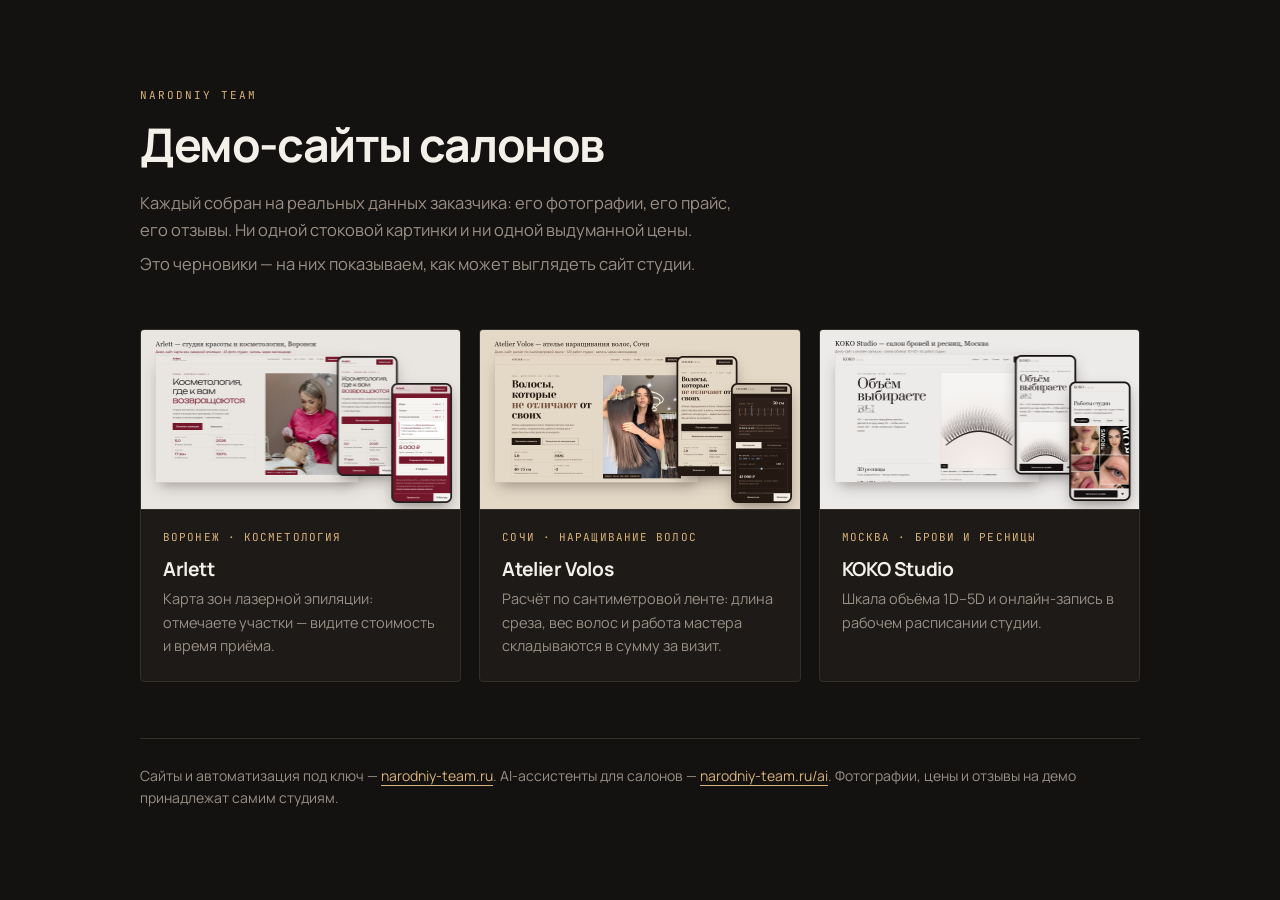
==== index.html @ 203ff91d "Узел демо-сайтов на demo.narodniy-team.ru Три демо под одним доменом, чтобы ссылка в переписке с кли" ====
<!doctype html>
<html lang="ru">
<head>
<meta charset="utf-8">
<meta name="viewport" content="width=device-width, initial-scale=1">
<title>Демо-сайты — Narodniy Team</title>
<meta name="description" content="Демонстрационные сайты салонов красоты, собранные студией Narodniy Team на реальных данных заказчиков.">
<meta name="robots" content="noindex">
<meta name="theme-color" content="#141210">
<link rel="icon" href="data:image/svg+xml,%3Csvg xmlns='http://www.w3.org/2000/svg' viewBox='0 0 32 32'%3E%3Crect width='32' height='32' fill='%23141210'/%3E%3Cpath d='M8 22V10l8 12V10' stroke='%23F3EFE9' stroke-width='2.4' fill='none'/%3E%3C/svg%3E">
<link rel="preconnect" href="https://fonts.googleapis.com">
<link rel="preconnect" href="https://fonts.gstatic.com" crossorigin>
<link href="https://fonts.googleapis.com/css2?family=Manrope:wght@400;500;700&family=JetBrains+Mono:wght@400&display=swap" rel="stylesheet">
<style>
  :root{--bg:#141210;--card:#1D1A17;--line:#332E28;--ink:#F3EFE9;--dim:#9A8F84;--acc:#D7B27A}
  *{box-sizing:border-box}
  body{margin:0;background:var(--bg);color:var(--ink);
       font:400 16px/1.6 Manrope,-apple-system,'Segoe UI',sans-serif;
       -webkit-font-smoothing:antialiased}
  a{color:inherit}
  .wrap{max-width:1080px;margin:0 auto;padding:clamp(40px,7vw,88px) clamp(18px,5vw,40px) 72px}
  .eyebrow{font:400 11px/1.4 'JetBrains Mono',monospace;letter-spacing:.18em;
           text-transform:uppercase;color:var(--acc);margin:0 0 16px}
  h1{margin:0 0 18px;font:700 clamp(1.9rem,6vw,2.9rem)/1.14 Manrope;letter-spacing:-0.03em}
  .lead{margin:0 0 8px;max-width:60ch;color:var(--dim);font-size:16.5px}
  .grid{display:grid;gap:18px;margin-top:clamp(34px,5vw,52px)}
  .card{display:block;text-decoration:none;background:var(--card);
        border:1px solid var(--line);border-radius:4px;overflow:hidden;
        transition:border-color .18s,transform .18s}
  .card:hover{border-color:var(--acc);transform:translateY(-2px)}
  .card img{width:100%;aspect-ratio:16/9;object-fit:cover;object-position:top;display:block;
            border-bottom:1px solid var(--line)}
  .card__b{padding:20px 22px 24px}
  .card__t{margin:0 0 6px;font:700 1.2rem/1.25 Manrope;letter-spacing:-0.02em}
  .card__c{margin:0 0 12px;font:400 11px/1.4 'JetBrains Mono',monospace;
           letter-spacing:.1em;text-transform:uppercase;color:var(--acc)}
  .card__d{margin:0;color:var(--dim);font-size:14.5px;line-height:1.6}
  .foot{margin-top:56px;padding-top:26px;border-top:1px solid var(--line);
        color:var(--dim);font-size:14px}
  .foot a{color:var(--acc);text-decoration:none;border-bottom:1px solid currentColor}
  .foot a:hover{color:var(--ink)}
  @media(min-width:760px){.grid{grid-template-columns:repeat(3,1fr)}}
  @media(prefers-reduced-motion:reduce){.card{transition:none}.card:hover{transform:none}}
</style>
</head>
<body>
<div class="wrap">
  <p class="eyebrow">Narodniy Team</p>
  <h1>Демо-сайты салонов</h1>
  <p class="lead">
    Каждый собран на реальных данных заказчика: его фотографии, его прайс, его отзывы.
    Ни одной стоковой картинки и ни одной выдуманной цены.
  </p>
  <p class="lead">Это черновики — на них показываем, как может выглядеть сайт студии.</p>

  <div class="grid">
    <a class="card" href="arlett/">
      <img src="arlett/docs/preview.png" alt="Первый экран сайта Arlett" loading="lazy">
      <div class="card__b">
        <p class="card__c">Воронеж · косметология</p>
        <h2 class="card__t">Arlett</h2>
        <p class="card__d">Карта зон лазерной эпиляции: отмечаете участки — видите стоимость и время приёма.</p>
      </div>
    </a>
    <a class="card" href="atelier/">
      <img src="atelier/docs/preview.png" alt="Первый экран сайта Atelier Volos" loading="lazy">
      <div class="card__b">
        <p class="card__c">Сочи · наращивание волос</p>
        <h2 class="card__t">Atelier Volos</h2>
        <p class="card__d">Расчёт по сантиметровой ленте: длина среза, вес волос и работа мастера складываются в сумму за визит.</p>
      </div>
    </a>
    <a class="card" href="koko/">
      <img src="koko/docs/preview.png" alt="Первый экран сайта KOKO Studio" loading="lazy">
      <div class="card__b">
        <p class="card__c">Москва · брови и ресницы</p>
        <h2 class="card__t">KOKO Studio</h2>
        <p class="card__d">Шкала объёма 1D–5D и онлайн-запись в рабочем расписании студии.</p>
      </div>
    </a>
  </div>

  <p class="foot">
    Сайты и автоматизация под ключ — <a href="https://narodniy-team.ru">narodniy-team.ru</a>.
    AI-ассистенты для салонов — <a href="https://narodniy-team.ru/ai/">narodniy-team.ru/ai</a>.
    Фотографии, цены и отзывы на демо принадлежат самим студиям.
  </p>
</div>
</body>
</html>
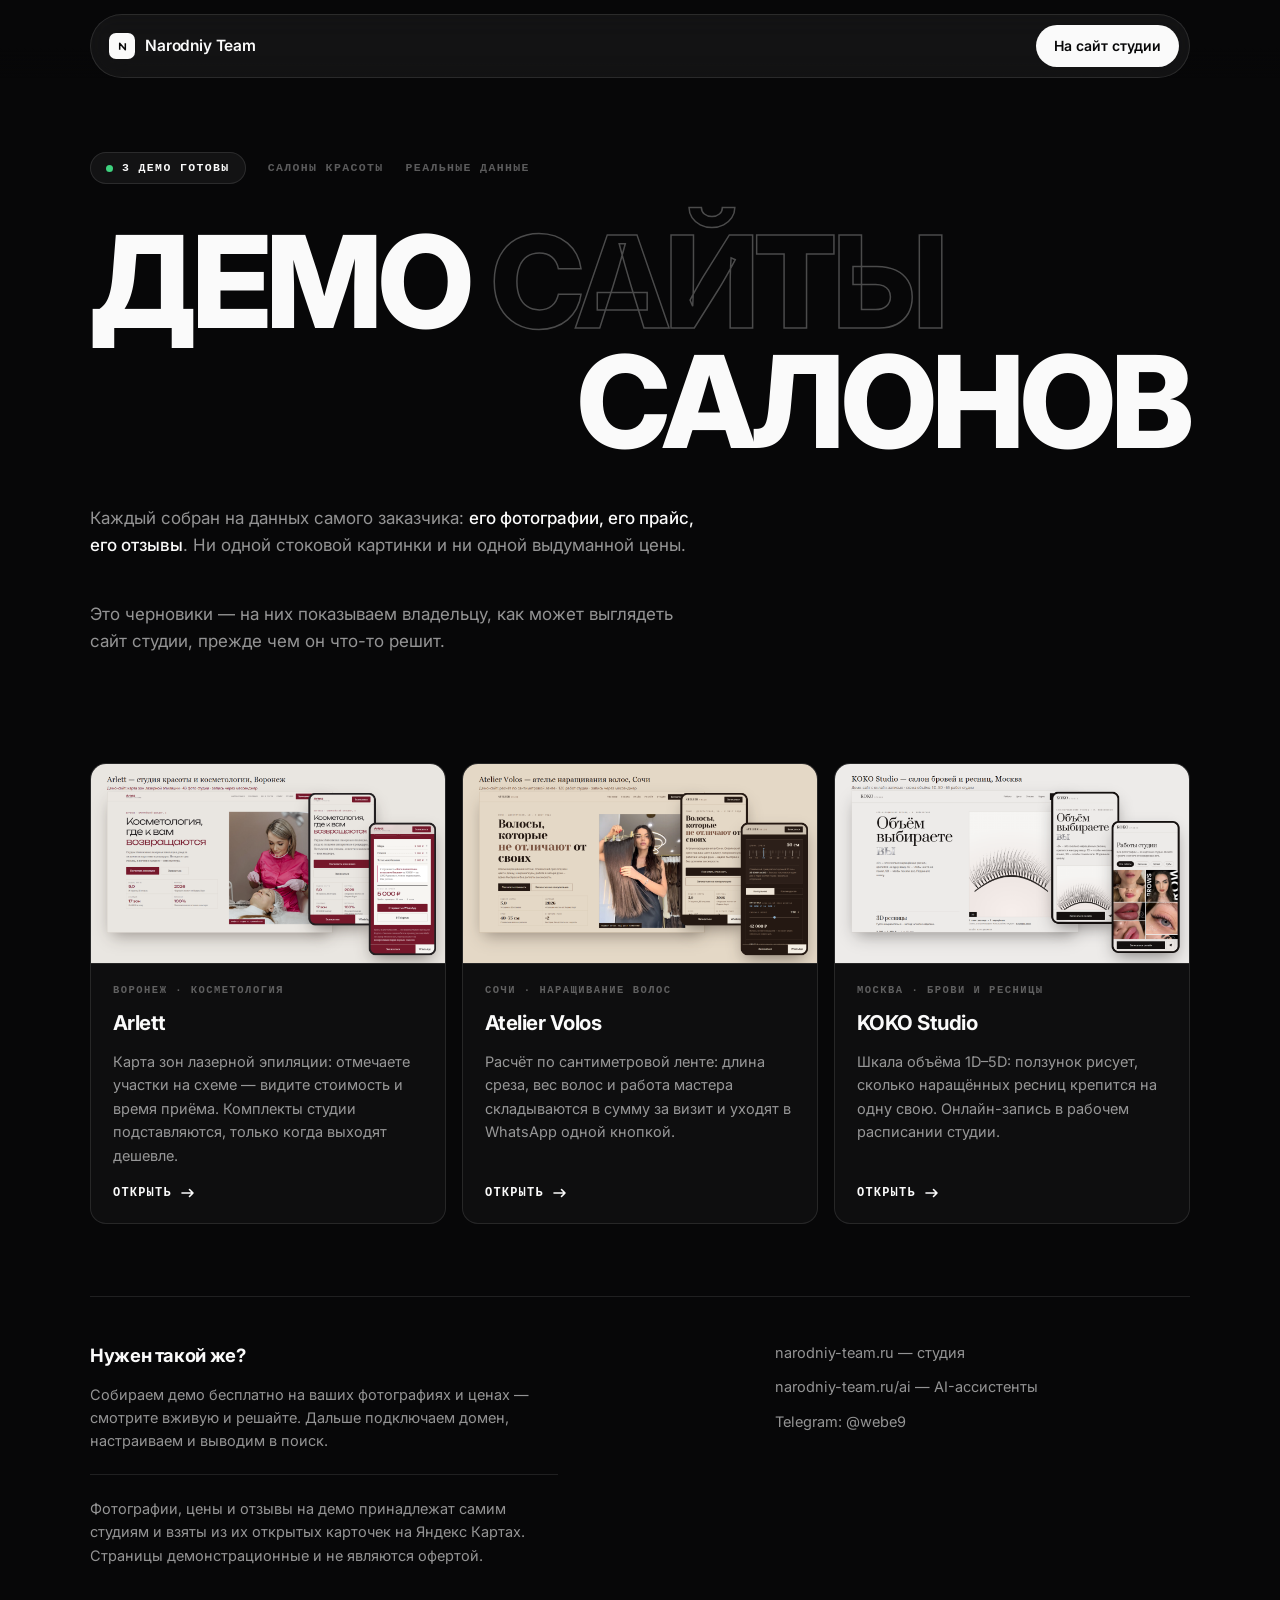
==== commit f4f6e4ff: "Оформить витрину в стиле narodniy-team.ru Стиль снят с основного сайта замером computed-стилей, а не" ====
--- a/index.html
+++ b/index.html
@@ -3,88 +3,222 @@
 <head>
 <meta charset="utf-8">
 <meta name="viewport" content="width=device-width, initial-scale=1">
-<title>Демо-сайты — Narodniy Team</title>
-<meta name="description" content="Демонстрационные сайты салонов красоты, собранные студией Narodniy Team на реальных данных заказчиков.">
+<title>Демо-сайты салонов — Narodniy Team</title>
+<meta name="description" content="Демонстрационные сайты салонов красоты от студии Narodniy Team. Каждый собран на реальных данных заказчика: его фотографии, его прайс, его отзывы.">
 <meta name="robots" content="noindex">
-<meta name="theme-color" content="#141210">
-<link rel="icon" href="data:image/svg+xml,%3Csvg xmlns='http://www.w3.org/2000/svg' viewBox='0 0 32 32'%3E%3Crect width='32' height='32' fill='%23141210'/%3E%3Cpath d='M8 22V10l8 12V10' stroke='%23F3EFE9' stroke-width='2.4' fill='none'/%3E%3C/svg%3E">
+<meta name="theme-color" content="#070708">
+<meta property="og:title" content="Демо-сайты салонов — Narodniy Team">
+<meta property="og:description" content="Сайты салонов красоты на реальных данных заказчиков. Ни одной стоковой картинки и ни одной выдуманной цены.">
+<meta property="og:type" content="website">
+<link rel="icon" href="data:image/svg+xml,%3Csvg xmlns='http://www.w3.org/2000/svg' viewBox='0 0 32 32'%3E%3Crect width='32' height='32' rx='7' fill='%23FAFAFA'/%3E%3Cpath d='M10 23V9l12 14V9' stroke='%23070708' stroke-width='2.6' fill='none' stroke-linejoin='round'/%3E%3C/svg%3E">
 <link rel="preconnect" href="https://fonts.googleapis.com">
 <link rel="preconnect" href="https://fonts.gstatic.com" crossorigin>
-<link href="https://fonts.googleapis.com/css2?family=Manrope:wght@400;500;700&family=JetBrains+Mono:wght@400&display=swap" rel="stylesheet">
+<link href="https://fonts.googleapis.com/css2?family=Inter:wght@400;500;600;700;800&display=swap" rel="stylesheet">
 <style>
-  :root{--bg:#141210;--card:#1D1A17;--line:#332E28;--ink:#F3EFE9;--dim:#9A8F84;--acc:#D7B27A}
-  *{box-sizing:border-box}
-  body{margin:0;background:var(--bg);color:var(--ink);
-       font:400 16px/1.6 Manrope,-apple-system,'Segoe UI',sans-serif;
-       -webkit-font-smoothing:antialiased}
-  a{color:inherit}
-  .wrap{max-width:1080px;margin:0 auto;padding:clamp(40px,7vw,88px) clamp(18px,5vw,40px) 72px}
-  .eyebrow{font:400 11px/1.4 'JetBrains Mono',monospace;letter-spacing:.18em;
-           text-transform:uppercase;color:var(--acc);margin:0 0 16px}
-  h1{margin:0 0 18px;font:700 clamp(1.9rem,6vw,2.9rem)/1.14 Manrope;letter-spacing:-0.03em}
-  .lead{margin:0 0 8px;max-width:60ch;color:var(--dim);font-size:16.5px}
-  .grid{display:grid;gap:18px;margin-top:clamp(34px,5vw,52px)}
-  .card{display:block;text-decoration:none;background:var(--card);
-        border:1px solid var(--line);border-radius:4px;overflow:hidden;
-        transition:border-color .18s,transform .18s}
-  .card:hover{border-color:var(--acc);transform:translateY(-2px)}
-  .card img{width:100%;aspect-ratio:16/9;object-fit:cover;object-position:top;display:block;
-            border-bottom:1px solid var(--line)}
-  .card__b{padding:20px 22px 24px}
-  .card__t{margin:0 0 6px;font:700 1.2rem/1.25 Manrope;letter-spacing:-0.02em}
-  .card__c{margin:0 0 12px;font:400 11px/1.4 'JetBrains Mono',monospace;
-           letter-spacing:.1em;text-transform:uppercase;color:var(--acc)}
-  .card__d{margin:0;color:var(--dim);font-size:14.5px;line-height:1.6}
-  .foot{margin-top:56px;padding-top:26px;border-top:1px solid var(--line);
-        color:var(--dim);font-size:14px}
-  .foot a{color:var(--acc);text-decoration:none;border-bottom:1px solid currentColor}
-  .foot a:hover{color:var(--ink)}
-  @media(min-width:760px){.grid{grid-template-columns:repeat(3,1fr)}}
-  @media(prefers-reduced-motion:reduce){.card{transition:none}.card:hover{transform:none}}
+/* Оформление повторяет narodniy-team.ru: тот же почти чёрный фон,
+   Inter, крупные заглавные с обводкой у части слов и карточки
+   на полупрозрачной подложке. */
+:root{
+  --bg:#070708;
+  --fg:250,250,250;
+  --text:rgb(var(--fg));
+  --text-2:rgba(var(--fg),.58);
+  --text-3:rgba(var(--fg),.35);
+  --card:rgba(var(--fg),.03);
+  --card-hover:rgba(var(--fg),.07);
+  --line:rgba(var(--fg),.1);
+  --line-hover:rgba(var(--fg),.35);
+  --r-md:8px; --r-lg:16px; --r-xl:24px;
+  --ease:cubic-bezier(.16,1,.3,1);
+  --mono:ui-monospace,"SF Mono","Cascadia Mono",Consolas,"Liberation Mono",monospace;
+}
+*{box-sizing:border-box}
+html{scroll-behavior:smooth}
+body{
+  margin:0;background:var(--bg);color:var(--text);
+  font:400 16px/1.6 Inter,-apple-system,"Segoe UI",sans-serif;
+  -webkit-font-smoothing:antialiased;overflow-x:hidden;
+}
+a{color:inherit;text-decoration:none}
+img{display:block;max-width:100%}
+:focus-visible{outline:2px solid rgba(var(--fg),.6);outline-offset:3px;border-radius:4px}
+
+.wrap{max-width:1180px;margin:0 auto;padding:0 clamp(16px,4vw,40px)}
+
+/* ─── плавающая шапка ─────────────────────────────────────── */
+.top{position:sticky;top:0;z-index:30;padding:14px 0 0;
+     background:linear-gradient(var(--bg) 62%,transparent)}
+.top__in{display:flex;align-items:center;gap:14px;
+         padding:10px 10px 10px 18px;border-radius:100px;
+         background:rgba(var(--fg),.05);border:1px solid var(--line);
+         backdrop-filter:blur(14px)}
+.brand{display:flex;align-items:center;gap:10px;margin-right:auto}
+.brand__m{width:26px;height:26px;border-radius:7px;background:var(--text);
+          display:grid;place-items:center;flex:0 0 auto}
+.brand__m svg{width:15px;height:15px}
+.brand__t{font-weight:600;font-size:15.5px;letter-spacing:-.01em}
+.top__cta{padding:10px 18px;border-radius:100px;background:var(--text);color:var(--bg);
+          font-weight:600;font-size:14px;transition:opacity .4s var(--ease)}
+.top__cta:hover{opacity:.82}
+
+/* ─── первый экран ────────────────────────────────────────── */
+.hero{padding:clamp(38px,7vw,74px) 0 clamp(30px,5vw,50px)}
+.tags{display:flex;flex-wrap:wrap;align-items:center;gap:12px 22px;margin-bottom:clamp(22px,4vw,38px)}
+.tag{font:600 11.5px/1 var(--mono);letter-spacing:.12em;text-transform:uppercase;color:var(--text-3)}
+.tag--live{display:inline-flex;align-items:center;gap:9px;color:var(--text);
+           padding:9px 15px;border-radius:100px;border:1px solid var(--line);
+           background:rgba(var(--fg),.05)}
+.dot{width:7px;height:7px;border-radius:50%;background:#3ED27E;flex:0 0 auto}
+@media(prefers-reduced-motion:no-preference){
+  .dot{animation:pulse 2.4s var(--ease) infinite}
+  @keyframes pulse{0%,100%{opacity:1}50%{opacity:.35}}
+}
+
+.h1{margin:0;font-weight:800;letter-spacing:-.035em;line-height:.94;
+    font-size:clamp(3.1rem,13vw,8rem);text-transform:uppercase}
+.h1 .ghost{color:transparent;-webkit-text-stroke:1.5px rgba(var(--fg),.28)}
+.h1 .r{display:block;text-align:right}
+@media(max-width:640px){.h1 .r{text-align:left}}
+
+.lead{margin:clamp(26px,4vw,42px) 0 0;max-width:56ch;color:var(--text-2);font-size:clamp(15px,1.7vw,17px)}
+.lead b{color:var(--text);font-weight:500}
+
+/* ─── карточки ────────────────────────────────────────────── */
+.grid{display:grid;gap:16px;padding:clamp(34px,5vw,58px) 0 clamp(40px,6vw,72px)}
+@media(min-width:820px){.grid{grid-template-columns:repeat(3,1fr)}}
+.card{display:flex;flex-direction:column;border-radius:var(--r-lg);overflow:hidden;
+      background:var(--card);border:1px solid var(--line);
+      transition:background .4s var(--ease),border-color .4s var(--ease),transform .4s var(--ease)}
+.card:hover{background:var(--card-hover);border-color:var(--line-hover);transform:translateY(-4px)}
+.card__img{position:relative;overflow:hidden;border-bottom:1px solid var(--line)}
+.card__img img{width:100%;aspect-ratio:16/9;object-fit:cover;object-position:top center;
+               transition:transform .8s var(--ease)}
+.card:hover .card__img img{transform:scale(1.03)}
+.card__b{padding:20px 22px 24px;display:flex;flex-direction:column;flex:1}
+.card__c{margin:0 0 9px;font:600 10.5px/1.3 var(--mono);letter-spacing:.14em;
+         text-transform:uppercase;color:var(--text-3)}
+.card__t{margin:0 0 10px;font-weight:700;font-size:1.28rem;letter-spacing:-.025em}
+.card__d{margin:0 0 20px;color:var(--text-2);font-size:14.5px;line-height:1.62}
+.card__go{margin-top:auto;display:inline-flex;align-items:center;gap:9px;
+          font:600 12px/1 var(--mono);letter-spacing:.1em;text-transform:uppercase}
+.card__go svg{transition:transform .4s var(--ease)}
+.card:hover .card__go svg{transform:translateX(4px)}
+
+/* ─── низ ─────────────────────────────────────────────────── */
+.foot{border-top:1px solid var(--line);padding:clamp(30px,4vw,44px) 0 clamp(40px,6vw,64px);
+      display:grid;gap:22px}
+@media(min-width:760px){.foot{grid-template-columns:1.6fr 1fr;align-items:start}}
+.foot__t{margin:0 0 12px;font-weight:700;font-size:1.15rem;letter-spacing:-.02em}
+.foot p{margin:0;color:var(--text-2);font-size:14.5px;max-width:52ch}
+.foot__l{display:flex;flex-direction:column;gap:11px}
+.foot__l a{display:inline-flex;align-items:center;gap:8px;font-size:14.5px;color:var(--text-2);
+           transition:color .4s var(--ease);width:fit-content}
+.foot__l a:hover{color:var(--text)}
+.note{margin-top:26px;padding-top:22px;border-top:1px solid var(--line);
+      color:var(--text-3);font-size:12.5px;line-height:1.6;grid-column:1/-1}
 </style>
 </head>
 <body>
-<div class="wrap">
-  <p class="eyebrow">Narodniy Team</p>
-  <h1>Демо-сайты салонов</h1>
-  <p class="lead">
-    Каждый собран на реальных данных заказчика: его фотографии, его прайс, его отзывы.
-    Ни одной стоковой картинки и ни одной выдуманной цены.
-  </p>
-  <p class="lead">Это черновики — на них показываем, как может выглядеть сайт студии.</p>
-
-  <div class="grid">
-    <a class="card" href="arlett/">
-      <img src="arlett/docs/preview.png" alt="Первый экран сайта Arlett" loading="lazy">
-      <div class="card__b">
-        <p class="card__c">Воронеж · косметология</p>
-        <h2 class="card__t">Arlett</h2>
-        <p class="card__d">Карта зон лазерной эпиляции: отмечаете участки — видите стоимость и время приёма.</p>
+
+<header class="top">
+  <div class="wrap">
+    <div class="top__in">
+      <a class="brand" href="https://narodniy-team.ru">
+        <span class="brand__m" aria-hidden="true">
+          <svg viewBox="0 0 32 32" fill="none"><path d="M10 23V9l12 14V9" stroke="#070708" stroke-width="3.2" stroke-linejoin="round"/></svg>
+        </span>
+        <span class="brand__t">Narodniy Team</span>
+      </a>
+      <a class="top__cta" href="https://narodniy-team.ru">На сайт студии</a>
+    </div>
+  </div>
+</header>
+
+<main>
+  <section class="hero">
+    <div class="wrap">
+      <div class="tags">
+        <span class="tag tag--live"><span class="dot" aria-hidden="true"></span>3 демо готовы</span>
+        <span class="tag">Салоны красоты</span>
+        <span class="tag">Реальные данные</span>
       </div>
-    </a>
-    <a class="card" href="atelier/">
-      <img src="atelier/docs/preview.png" alt="Первый экран сайта Atelier Volos" loading="lazy">
-      <div class="card__b">
-        <p class="card__c">Сочи · наращивание волос</p>
-        <h2 class="card__t">Atelier Volos</h2>
-        <p class="card__d">Расчёт по сантиметровой ленте: длина среза, вес волос и работа мастера складываются в сумму за визит.</p>
-      </div>
-    </a>
-    <a class="card" href="koko/">
-      <img src="koko/docs/preview.png" alt="Первый экран сайта KOKO Studio" loading="lazy">
-      <div class="card__b">
-        <p class="card__c">Москва · брови и ресницы</p>
-        <h2 class="card__t">KOKO Studio</h2>
-        <p class="card__d">Шкала объёма 1D–5D и онлайн-запись в рабочем расписании студии.</p>
-      </div>
-    </a>
+
+      <h1 class="h1">Демо <span class="ghost">сайты</span><span class="r">салонов</span></h1>
+
+      <p class="lead">
+        Каждый собран на данных самого заказчика: <b>его фотографии, его прайс, его отзывы</b>.
+        Ни одной стоковой картинки и ни одной выдуманной цены.
+      </p>
+      <p class="lead">
+        Это черновики — на них показываем владельцу, как может выглядеть сайт студии,
+        прежде чем он что-то решит.
+      </p>
+    </div>
+  </section>
+
+  <section class="wrap">
+    <div class="grid">
+
+      <a class="card" href="arlett/">
+        <span class="card__img"><img src="arlett/docs/preview.png" alt="Первый экран сайта Arlett" loading="lazy"></span>
+        <span class="card__b">
+          <span class="card__c">Воронеж · косметология</span>
+          <h2 class="card__t">Arlett</h2>
+          <span class="card__d">Карта зон лазерной эпиляции: отмечаете участки на схеме — видите стоимость и время приёма. Комплекты студии подставляются, только когда выходят дешевле.</span>
+          <span class="card__go">Открыть
+            <svg width="14" height="10" viewBox="0 0 14 10" fill="none" aria-hidden="true"><path d="M1 5h11M8.5 1.5 12 5 8.5 8.5" stroke="currentColor" stroke-width="1.6" stroke-linecap="round" stroke-linejoin="round"/></svg>
+          </span>
+        </span>
+      </a>
+
+      <a class="card" href="atelier/">
+        <span class="card__img"><img src="atelier/docs/preview.png" alt="Первый экран сайта Atelier Volos" loading="lazy"></span>
+        <span class="card__b">
+          <span class="card__c">Сочи · наращивание волос</span>
+          <h2 class="card__t">Atelier Volos</h2>
+          <span class="card__d">Расчёт по сантиметровой ленте: длина среза, вес волос и работа мастера складываются в сумму за визит и уходят в WhatsApp одной кнопкой.</span>
+          <span class="card__go">Открыть
+            <svg width="14" height="10" viewBox="0 0 14 10" fill="none" aria-hidden="true"><path d="M1 5h11M8.5 1.5 12 5 8.5 8.5" stroke="currentColor" stroke-width="1.6" stroke-linecap="round" stroke-linejoin="round"/></svg>
+          </span>
+        </span>
+      </a>
+
+      <a class="card" href="koko/">
+        <span class="card__img"><img src="koko/docs/preview.png" alt="Первый экран сайта KOKO Studio" loading="lazy"></span>
+        <span class="card__b">
+          <span class="card__c">Москва · брови и ресницы</span>
+          <h2 class="card__t">KOKO Studio</h2>
+          <span class="card__d">Шкала объёма 1D–5D: ползунок рисует, сколько наращённых ресниц крепится на одну свою. Онлайн-запись в рабочем расписании студии.</span>
+          <span class="card__go">Открыть
+            <svg width="14" height="10" viewBox="0 0 14 10" fill="none" aria-hidden="true"><path d="M1 5h11M8.5 1.5 12 5 8.5 8.5" stroke="currentColor" stroke-width="1.6" stroke-linecap="round" stroke-linejoin="round"/></svg>
+          </span>
+        </span>
+      </a>
+
+    </div>
+  </section>
+</main>
+
+<footer class="wrap">
+  <div class="foot">
+    <div>
+      <h2 class="foot__t">Нужен такой же?</h2>
+      <p>
+        Собираем демо бесплатно на ваших фотографиях и ценах — смотрите вживую
+        и решайте. Дальше подключаем домен, настраиваем и выводим в поиск.
+      </p>
+    </div>
+    <div class="foot__l">
+      <a href="https://narodniy-team.ru">narodniy-team.ru — студия</a>
+      <a href="https://narodniy-team.ru/ai/">narodniy-team.ru/ai — AI-ассистенты</a>
+      <a href="https://t.me/webe9">Telegram: @webe9</a>
+    </div>
+    <p class="note">
+      Фотографии, цены и отзывы на демо принадлежат самим студиям и взяты из их открытых
+      карточек на Яндекс Картах. Страницы демонстрационные и не являются офертой.
+    </p>
   </div>
-
-  <p class="foot">
-    Сайты и автоматизация под ключ — <a href="https://narodniy-team.ru">narodniy-team.ru</a>.
-    AI-ассистенты для салонов — <a href="https://narodniy-team.ru/ai/">narodniy-team.ru/ai</a>.
-    Фотографии, цены и отзывы на демо принадлежат самим студиям.
-  </p>
-</div>
+</footer>
+
 </body>
 </html>
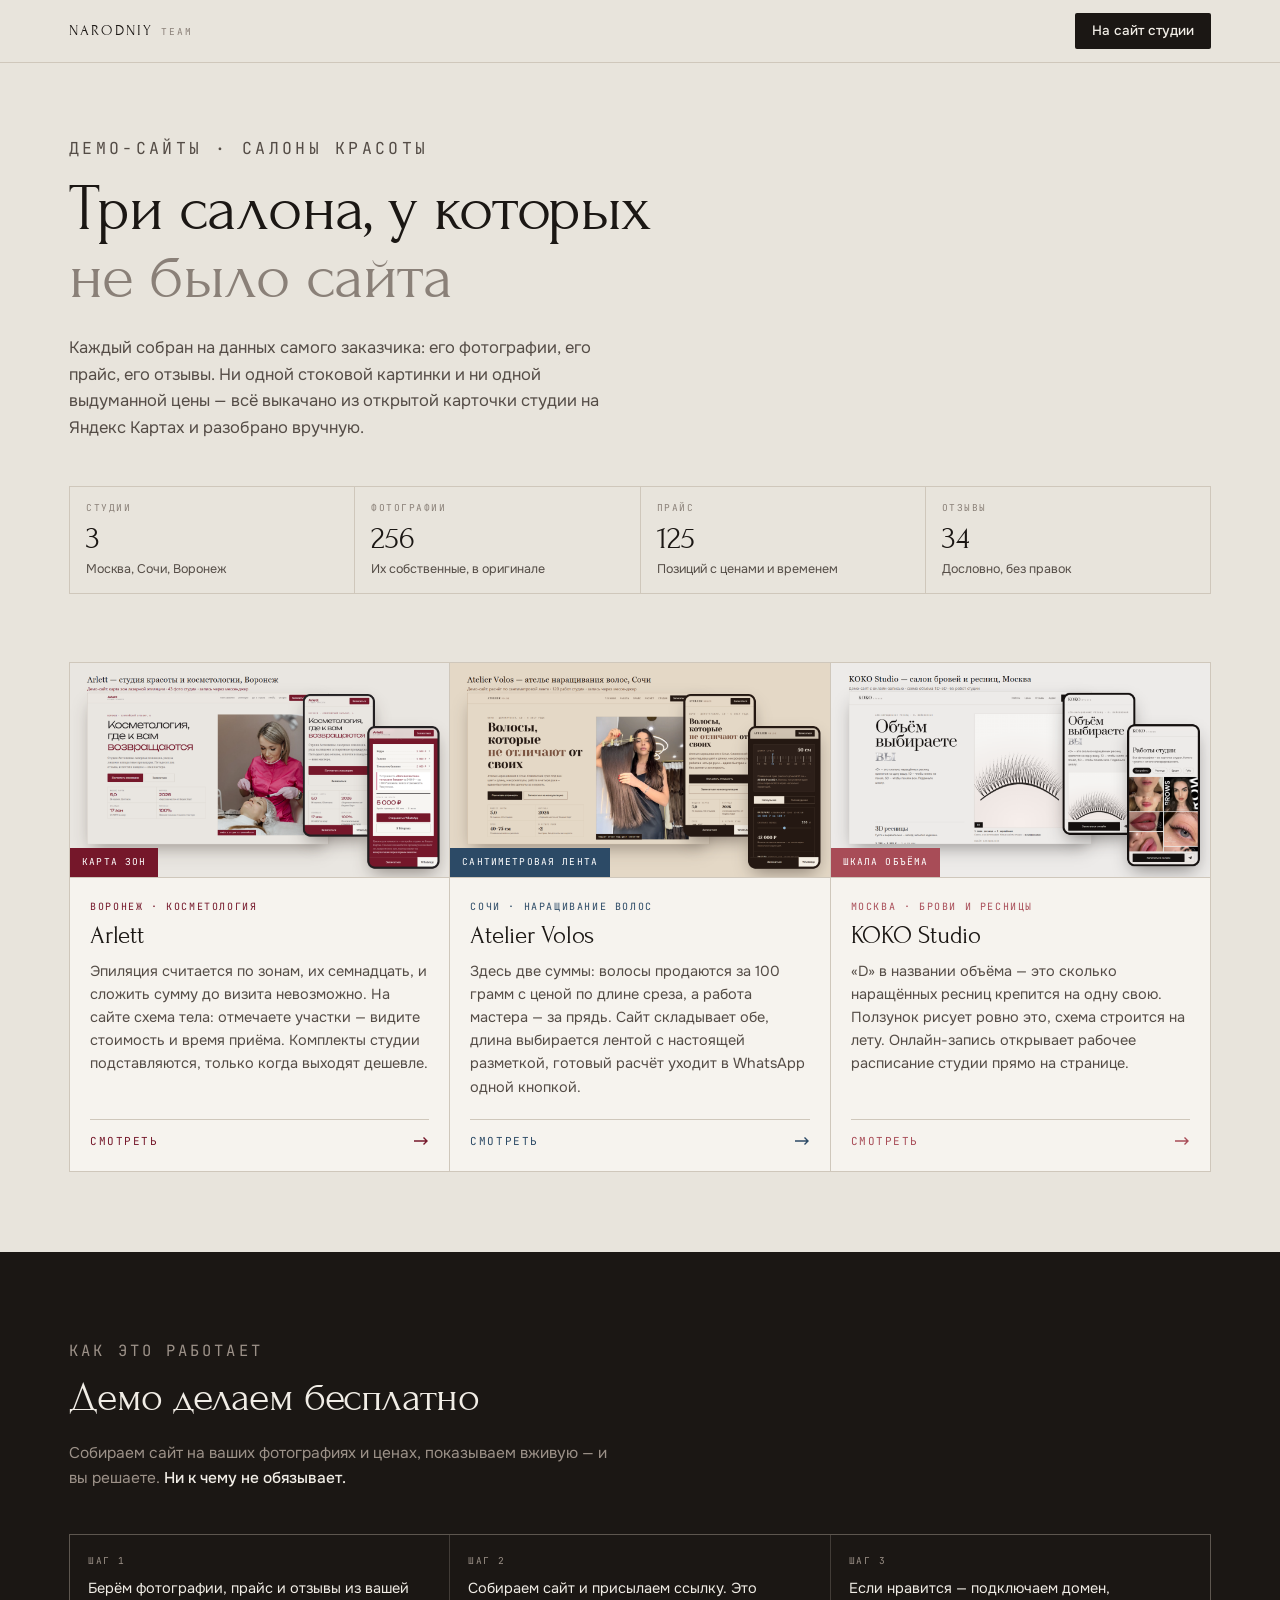
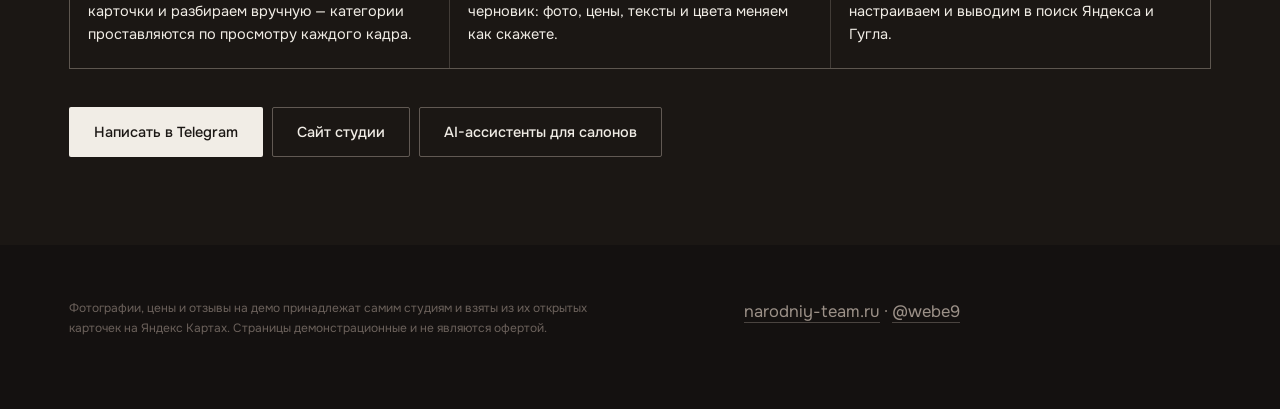
==== commit b45cb4a0: "Переоформить витрину в языке самих демо Стиль narodniy-team.ru здесь не сработал: витрина показывает" ====
--- a/index.html
+++ b/index.html
@@ -6,217 +6,249 @@
 <title>Демо-сайты салонов — Narodniy Team</title>
 <meta name="description" content="Демонстрационные сайты салонов красоты от студии Narodniy Team. Каждый собран на реальных данных заказчика: его фотографии, его прайс, его отзывы.">
 <meta name="robots" content="noindex">
-<meta name="theme-color" content="#070708">
+<meta name="theme-color" content="#1B1714">
 <meta property="og:title" content="Демо-сайты салонов — Narodniy Team">
-<meta property="og:description" content="Сайты салонов красоты на реальных данных заказчиков. Ни одной стоковой картинки и ни одной выдуманной цены.">
+<meta property="og:description" content="Три салона, у которых не было сайта. 256 их фотографий, 125 позиций прайса, 34 отзыва дословно.">
 <meta property="og:type" content="website">
-<link rel="icon" href="data:image/svg+xml,%3Csvg xmlns='http://www.w3.org/2000/svg' viewBox='0 0 32 32'%3E%3Crect width='32' height='32' rx='7' fill='%23FAFAFA'/%3E%3Cpath d='M10 23V9l12 14V9' stroke='%23070708' stroke-width='2.6' fill='none' stroke-linejoin='round'/%3E%3C/svg%3E">
+<link rel="icon" href="data:image/svg+xml,%3Csvg xmlns='http://www.w3.org/2000/svg' viewBox='0 0 32 32'%3E%3Crect width='32' height='32' fill='%231B1714'/%3E%3Cpath d='M10 23V9l12 14V9' stroke='%23F1EDE6' stroke-width='2.6' fill='none' stroke-linejoin='round'/%3E%3C/svg%3E">
 <link rel="preconnect" href="https://fonts.googleapis.com">
 <link rel="preconnect" href="https://fonts.gstatic.com" crossorigin>
-<link href="https://fonts.googleapis.com/css2?family=Inter:wght@400;500;600;700;800&display=swap" rel="stylesheet">
+<link href="https://fonts.googleapis.com/css2?family=Forum&family=Onest:wght@400;500;600&family=JetBrains+Mono:wght@400;500&display=swap" rel="stylesheet">
 <style>
-/* Оформление повторяет narodniy-team.ru: тот же почти чёрный фон,
-   Inter, крупные заглавные с обводкой у части слов и карточки
-   на полупрозрачной подложке. */
+/* Витрина собрана в том же языке, что и сами демо: тёплая бумага,
+   крупная антиква в заголовках, моноширинные метки капсом, волосяные
+   линии вместо теней. Акцент у каждой карточки свой — тот, что взят
+   с фотографий её студии. */
 :root{
-  --bg:#070708;
-  --fg:250,250,250;
-  --text:rgb(var(--fg));
-  --text-2:rgba(var(--fg),.58);
-  --text-3:rgba(var(--fg),.35);
-  --card:rgba(var(--fg),.03);
-  --card-hover:rgba(var(--fg),.07);
-  --line:rgba(var(--fg),.1);
-  --line-hover:rgba(var(--fg),.35);
-  --r-md:8px; --r-lg:16px; --r-xl:24px;
-  --ease:cubic-bezier(.16,1,.3,1);
-  --mono:ui-monospace,"SF Mono","Cascadia Mono",Consolas,"Liberation Mono",monospace;
+  --paper:#E8E4DC;      /* бумага — основной фон */
+  --card:#F6F3EE;       /* карточки */
+  --line:#CFC7BB;       /* разметка */
+  --ink:#1B1714;        /* текст и тёмная полоса */
+  --ink-65:#544C46;
+  --ink-40:#8A8078;
+  --light:#F1EDE6;      /* текст на тёмном */
+  --light-55:#9C9188;
+
+  --koko:#A84C57;       /* KOKO — уголёк */
+  --atelier:#2C4A66;    /* Atelier Volos — синий мел */
+  --arlett:#75172A;     /* Arlett — вишнёвый */
+
+  --disp:Forum,Georgia,serif;
+  --body:Onest,-apple-system,"Segoe UI",sans-serif;
+  --mono:"JetBrains Mono",ui-monospace,monospace;
+  --pad:clamp(18px,5.4vw,84px);
+  --gutter:max(var(--pad),calc((100% - 1200px) / 2));
 }
 *{box-sizing:border-box}
 html{scroll-behavior:smooth}
-body{
-  margin:0;background:var(--bg);color:var(--text);
-  font:400 16px/1.6 Inter,-apple-system,"Segoe UI",sans-serif;
-  -webkit-font-smoothing:antialiased;overflow-x:hidden;
-}
+body{margin:0;background:var(--paper);color:var(--ink);
+     font:400 16.5px/1.62 var(--body);-webkit-font-smoothing:antialiased;overflow-x:hidden}
 a{color:inherit;text-decoration:none}
 img{display:block;max-width:100%}
-:focus-visible{outline:2px solid rgba(var(--fg),.6);outline-offset:3px;border-radius:4px}
-
-.wrap{max-width:1180px;margin:0 auto;padding:0 clamp(16px,4vw,40px)}
-
-/* ─── плавающая шапка ─────────────────────────────────────── */
-.top{position:sticky;top:0;z-index:30;padding:14px 0 0;
-     background:linear-gradient(var(--bg) 62%,transparent)}
-.top__in{display:flex;align-items:center;gap:14px;
-         padding:10px 10px 10px 18px;border-radius:100px;
-         background:rgba(var(--fg),.05);border:1px solid var(--line);
-         backdrop-filter:blur(14px)}
-.brand{display:flex;align-items:center;gap:10px;margin-right:auto}
-.brand__m{width:26px;height:26px;border-radius:7px;background:var(--text);
-          display:grid;place-items:center;flex:0 0 auto}
-.brand__m svg{width:15px;height:15px}
-.brand__t{font-weight:600;font-size:15.5px;letter-spacing:-.01em}
-.top__cta{padding:10px 18px;border-radius:100px;background:var(--text);color:var(--bg);
-          font-weight:600;font-size:14px;transition:opacity .4s var(--ease)}
-.top__cta:hover{opacity:.82}
+h1,h2,h3{margin:0;font-weight:400}
+p{margin:0 0 1em}
+:focus-visible{outline:2px solid var(--ink);outline-offset:3px;border-radius:1px}
+.band :focus-visible{outline-color:var(--light)}
+
+.eyebrow{margin:0 0 15px;font:400 10.5px/1.4 var(--mono);
+         letter-spacing:.2em;text-transform:uppercase;color:var(--ink-40)}
+
+/* ─── шапка ───────────────────────────────────────────────── */
+.top{position:sticky;top:0;z-index:30;display:flex;align-items:center;gap:16px;
+     padding:13px var(--gutter);border-bottom:1px solid var(--line);
+     background:color-mix(in srgb,var(--paper) 90%,transparent);backdrop-filter:blur(9px)}
+.mark{display:flex;align-items:baseline;gap:8px;margin-right:auto}
+.mark b{font:400 15px/1 var(--disp);letter-spacing:.14em;text-transform:uppercase}
+.mark span{font:400 9.5px/1 var(--mono);letter-spacing:.2em;text-transform:uppercase;color:var(--ink-40)}
+.top a.btn{padding:11px 17px;background:var(--ink);color:var(--light);
+           font:500 13.5px/1 var(--body);border-radius:2px;transition:background .18s}
+.top a.btn:hover{background:var(--ink-65)}
 
 /* ─── первый экран ────────────────────────────────────────── */
-.hero{padding:clamp(38px,7vw,74px) 0 clamp(30px,5vw,50px)}
-.tags{display:flex;flex-wrap:wrap;align-items:center;gap:12px 22px;margin-bottom:clamp(22px,4vw,38px)}
-.tag{font:600 11.5px/1 var(--mono);letter-spacing:.12em;text-transform:uppercase;color:var(--text-3)}
-.tag--live{display:inline-flex;align-items:center;gap:9px;color:var(--text);
-           padding:9px 15px;border-radius:100px;border:1px solid var(--line);
-           background:rgba(var(--fg),.05)}
-.dot{width:7px;height:7px;border-radius:50%;background:#3ED27E;flex:0 0 auto}
-@media(prefers-reduced-motion:no-preference){
-  .dot{animation:pulse 2.4s var(--ease) infinite}
-  @keyframes pulse{0%,100%{opacity:1}50%{opacity:.35}}
+.hero{padding:clamp(36px,7vw,74px) var(--gutter) clamp(30px,5vw,52px)}
+.hero h1{font:400 clamp(2.2rem,8.4vw,4.1rem)/1.04 var(--disp);letter-spacing:-.015em;
+         max-width:17ch;margin-bottom:24px}
+.hero h1 em{font-style:normal;color:var(--ink-40)}
+.hero p{color:var(--ink-65);max-width:52ch;font-size:16.5px}
+
+.stats{display:grid;grid-template-columns:repeat(2,1fr);gap:1px;margin-top:clamp(28px,4vw,44px);
+       background:var(--line);border:1px solid var(--line)}
+.stats div{background:var(--paper);padding:15px 16px 14px}
+.stats dt{font:400 9.5px/1.3 var(--mono);letter-spacing:.16em;text-transform:uppercase;
+          color:var(--ink-40);margin-bottom:8px}
+.stats dd{margin:0;font:400 clamp(1.5rem,5.6vw,2rem)/1 var(--disp)}
+.stats dd small{display:block;margin-top:7px;font:400 12.5px/1.4 var(--body);color:var(--ink-65)}
+
+/* ─── карточки ────────────────────────────────────────────── */
+.works{padding:0 var(--gutter) clamp(44px,7vw,80px)}
+.grid{display:grid;gap:1px;background:var(--line);border:1px solid var(--line)}
+.card{background:var(--card);display:flex;flex-direction:column;
+      transition:background .2s}
+.card:hover{background:#FBF9F5}
+.card__i{position:relative;overflow:hidden;border-bottom:1px solid var(--line)}
+.card__i img{width:100%;aspect-ratio:16/9;object-fit:cover;object-position:top center;
+             transition:transform .6s cubic-bezier(.22,.61,.36,1)}
+.card:hover .card__i img{transform:scale(1.03)}
+.card__tag{position:absolute;left:0;bottom:0;padding:8px 12px;color:#fff;
+           font:400 9.5px/1.3 var(--mono);letter-spacing:.12em;text-transform:uppercase}
+.card__b{padding:22px 20px 24px;display:flex;flex-direction:column;flex:1}
+.card__c{margin:0 0 10px;font:400 10px/1.3 var(--mono);letter-spacing:.16em;text-transform:uppercase}
+.card__t{font:400 1.55rem/1.05 var(--disp);letter-spacing:-.01em;margin-bottom:11px}
+.card__d{margin:0 0 20px;color:var(--ink-65);font-size:14.5px;line-height:1.6}
+.card__go{margin-top:auto;padding-top:16px;border-top:1px solid var(--line);
+          display:flex;align-items:center;justify-content:space-between;gap:10px;
+          font:400 11px/1 var(--mono);letter-spacing:.14em;text-transform:uppercase}
+.card__go svg{transition:transform .3s cubic-bezier(.22,.61,.36,1)}
+.card:hover .card__go svg{transform:translateX(4px)}
+
+.card--koko .card__c,.card--koko .card__go{color:var(--koko)}
+.card--koko .card__tag{background:var(--koko)}
+.card--atelier .card__c,.card--atelier .card__go{color:var(--atelier)}
+.card--atelier .card__tag{background:var(--atelier)}
+.card--arlett .card__c,.card--arlett .card__go{color:var(--arlett)}
+.card--arlett .card__tag{background:var(--arlett)}
+
+/* ─── тёмная полоса ───────────────────────────────────────── */
+.band{background:var(--ink);color:var(--light);padding:clamp(44px,8vw,88px) var(--gutter)}
+.band .eyebrow{color:var(--light-55)}
+.band h2{font:400 clamp(1.7rem,6.4vw,2.6rem)/1.08 var(--disp);letter-spacing:-.015em;
+         max-width:20ch;margin-bottom:20px}
+.band p{color:var(--light-55);max-width:54ch;font-size:15.5px}
+.band b{color:var(--light);font-weight:500}
+.steps{display:grid;gap:1px;margin:clamp(28px,4vw,42px) 0 0;
+       background:rgba(156,145,136,.3);border:1px solid rgba(156,145,136,.3)}
+.steps div{background:var(--ink);padding:20px 18px 22px}
+.steps dt{font:400 9.5px/1.3 var(--mono);letter-spacing:.16em;text-transform:uppercase;
+          color:var(--light-55);margin-bottom:10px}
+.steps dd{margin:0;font-size:14.5px;line-height:1.6;color:var(--light)}
+.acts{display:flex;flex-wrap:wrap;gap:9px;margin-top:clamp(26px,4vw,38px)}
+.acts a{display:inline-flex;align-items:center;justify-content:center;min-height:50px;padding:0 24px;
+        font:500 14.5px/1 var(--body);border-radius:2px;border:1px solid transparent;transition:.18s}
+.acts .solid{background:var(--light);color:var(--ink)}
+.acts .solid:hover{background:#fff}
+.acts .ghost{border-color:rgba(156,145,136,.55);color:var(--light)}
+.acts .ghost:hover{border-color:var(--light);background:rgba(241,237,230,.08)}
+
+/* ─── подвал ──────────────────────────────────────────────── */
+.foot{background:#141110;color:var(--light-55);padding:clamp(32px,5vw,54px) var(--gutter) clamp(36px,5vw,58px)}
+.foot__in{display:grid;gap:22px}
+.foot a{border-bottom:1px solid rgba(156,145,136,.4)}
+.foot a:hover{color:var(--light)}
+.foot__n{font:400 12px/1.65 var(--body);color:#6B615B;max-width:66ch}
+
+@media(min-width:660px){
+  .stats{grid-template-columns:repeat(4,1fr)}
+  .steps{grid-template-columns:repeat(3,1fr)}
+  .grid{grid-template-columns:repeat(3,1fr)}
+  .foot__in{grid-template-columns:1.4fr 1fr;align-items:start}
 }
-
-.h1{margin:0;font-weight:800;letter-spacing:-.035em;line-height:.94;
-    font-size:clamp(3.1rem,13vw,8rem);text-transform:uppercase}
-.h1 .ghost{color:transparent;-webkit-text-stroke:1.5px rgba(var(--fg),.28)}
-.h1 .r{display:block;text-align:right}
-@media(max-width:640px){.h1 .r{text-align:left}}
-
-.lead{margin:clamp(26px,4vw,42px) 0 0;max-width:56ch;color:var(--text-2);font-size:clamp(15px,1.7vw,17px)}
-.lead b{color:var(--text);font-weight:500}
-
-/* ─── карточки ────────────────────────────────────────────── */
-.grid{display:grid;gap:16px;padding:clamp(34px,5vw,58px) 0 clamp(40px,6vw,72px)}
-@media(min-width:820px){.grid{grid-template-columns:repeat(3,1fr)}}
-.card{display:flex;flex-direction:column;border-radius:var(--r-lg);overflow:hidden;
-      background:var(--card);border:1px solid var(--line);
-      transition:background .4s var(--ease),border-color .4s var(--ease),transform .4s var(--ease)}
-.card:hover{background:var(--card-hover);border-color:var(--line-hover);transform:translateY(-4px)}
-.card__img{position:relative;overflow:hidden;border-bottom:1px solid var(--line)}
-.card__img img{width:100%;aspect-ratio:16/9;object-fit:cover;object-position:top center;
-               transition:transform .8s var(--ease)}
-.card:hover .card__img img{transform:scale(1.03)}
-.card__b{padding:20px 22px 24px;display:flex;flex-direction:column;flex:1}
-.card__c{margin:0 0 9px;font:600 10.5px/1.3 var(--mono);letter-spacing:.14em;
-         text-transform:uppercase;color:var(--text-3)}
-.card__t{margin:0 0 10px;font-weight:700;font-size:1.28rem;letter-spacing:-.025em}
-.card__d{margin:0 0 20px;color:var(--text-2);font-size:14.5px;line-height:1.62}
-.card__go{margin-top:auto;display:inline-flex;align-items:center;gap:9px;
-          font:600 12px/1 var(--mono);letter-spacing:.1em;text-transform:uppercase}
-.card__go svg{transition:transform .4s var(--ease)}
-.card:hover .card__go svg{transform:translateX(4px)}
-
-/* ─── низ ─────────────────────────────────────────────────── */
-.foot{border-top:1px solid var(--line);padding:clamp(30px,4vw,44px) 0 clamp(40px,6vw,64px);
-      display:grid;gap:22px}
-@media(min-width:760px){.foot{grid-template-columns:1.6fr 1fr;align-items:start}}
-.foot__t{margin:0 0 12px;font-weight:700;font-size:1.15rem;letter-spacing:-.02em}
-.foot p{margin:0;color:var(--text-2);font-size:14.5px;max-width:52ch}
-.foot__l{display:flex;flex-direction:column;gap:11px}
-.foot__l a{display:inline-flex;align-items:center;gap:8px;font-size:14.5px;color:var(--text-2);
-           transition:color .4s var(--ease);width:fit-content}
-.foot__l a:hover{color:var(--text)}
-.note{margin-top:26px;padding-top:22px;border-top:1px solid var(--line);
-      color:var(--text-3);font-size:12.5px;line-height:1.6;grid-column:1/-1}
+@media(prefers-reduced-motion:reduce){*{transition-duration:.01ms!important}}
 </style>
 </head>
 <body>
 
 <header class="top">
-  <div class="wrap">
-    <div class="top__in">
-      <a class="brand" href="https://narodniy-team.ru">
-        <span class="brand__m" aria-hidden="true">
-          <svg viewBox="0 0 32 32" fill="none"><path d="M10 23V9l12 14V9" stroke="#070708" stroke-width="3.2" stroke-linejoin="round"/></svg>
-        </span>
-        <span class="brand__t">Narodniy Team</span>
-      </a>
-      <a class="top__cta" href="https://narodniy-team.ru">На сайт студии</a>
-    </div>
-  </div>
+  <a class="mark" href="https://narodniy-team.ru"><b>Narodniy</b><span>Team</span></a>
+  <a class="btn" href="https://narodniy-team.ru">На сайт студии</a>
 </header>
 
 <main>
   <section class="hero">
-    <div class="wrap">
-      <div class="tags">
-        <span class="tag tag--live"><span class="dot" aria-hidden="true"></span>3 демо готовы</span>
-        <span class="tag">Салоны красоты</span>
-        <span class="tag">Реальные данные</span>
-      </div>
-
-      <h1 class="h1">Демо <span class="ghost">сайты</span><span class="r">салонов</span></h1>
-
-      <p class="lead">
-        Каждый собран на данных самого заказчика: <b>его фотографии, его прайс, его отзывы</b>.
-        Ни одной стоковой картинки и ни одной выдуманной цены.
-      </p>
-      <p class="lead">
-        Это черновики — на них показываем владельцу, как может выглядеть сайт студии,
-        прежде чем он что-то решит.
-      </p>
-    </div>
+    <p class="eyebrow">Демо-сайты · салоны красоты</p>
+    <h1>Три салона, у которых <em>не было сайта</em></h1>
+    <p>
+      Каждый собран на данных самого заказчика: его фотографии, его прайс, его отзывы.
+      Ни одной стоковой картинки и ни одной выдуманной цены — всё выкачано из открытой
+      карточки студии на Яндекс Картах и разобрано вручную.
+    </p>
+    <dl class="stats">
+      <div><dt>Студии</dt><dd>3<small>Москва, Сочи, Воронеж</small></dd></div>
+      <div><dt>Фотографии</dt><dd>256<small>Их собственные, в оригинале</small></dd></div>
+      <div><dt>Прайс</dt><dd>125<small>Позиций с ценами и временем</small></dd></div>
+      <div><dt>Отзывы</dt><dd>34<small>Дословно, без правок</small></dd></div>
+    </dl>
   </section>
 
-  <section class="wrap">
+  <section class="works">
     <div class="grid">
 
-      <a class="card" href="arlett/">
-        <span class="card__img"><img src="arlett/docs/preview.png" alt="Первый экран сайта Arlett" loading="lazy"></span>
+      <a class="card card--arlett" href="arlett/">
+        <span class="card__i">
+          <img src="arlett/docs/preview.png" alt="Первый экран сайта Arlett" loading="lazy">
+          <span class="card__tag">Карта зон</span>
+        </span>
         <span class="card__b">
           <span class="card__c">Воронеж · косметология</span>
           <h2 class="card__t">Arlett</h2>
-          <span class="card__d">Карта зон лазерной эпиляции: отмечаете участки на схеме — видите стоимость и время приёма. Комплекты студии подставляются, только когда выходят дешевле.</span>
-          <span class="card__go">Открыть
-            <svg width="14" height="10" viewBox="0 0 14 10" fill="none" aria-hidden="true"><path d="M1 5h11M8.5 1.5 12 5 8.5 8.5" stroke="currentColor" stroke-width="1.6" stroke-linecap="round" stroke-linejoin="round"/></svg>
+          <span class="card__d">Эпиляция считается по зонам, их семнадцать, и сложить сумму до визита невозможно. На сайте схема тела: отмечаете участки — видите стоимость и время приёма. Комплекты студии подставляются, только когда выходят дешевле.</span>
+          <span class="card__go">Смотреть
+            <svg width="15" height="10" viewBox="0 0 15 10" fill="none" aria-hidden="true"><path d="M0 5h13M9.5 1.5 13 5l-3.5 3.5" stroke="currentColor" stroke-width="1.4"/></svg>
           </span>
         </span>
       </a>
 
-      <a class="card" href="atelier/">
-        <span class="card__img"><img src="atelier/docs/preview.png" alt="Первый экран сайта Atelier Volos" loading="lazy"></span>
+      <a class="card card--atelier" href="atelier/">
+        <span class="card__i">
+          <img src="atelier/docs/preview.png" alt="Первый экран сайта Atelier Volos" loading="lazy">
+          <span class="card__tag">Сантиметровая лента</span>
+        </span>
         <span class="card__b">
           <span class="card__c">Сочи · наращивание волос</span>
           <h2 class="card__t">Atelier Volos</h2>
-          <span class="card__d">Расчёт по сантиметровой ленте: длина среза, вес волос и работа мастера складываются в сумму за визит и уходят в WhatsApp одной кнопкой.</span>
-          <span class="card__go">Открыть
-            <svg width="14" height="10" viewBox="0 0 14 10" fill="none" aria-hidden="true"><path d="M1 5h11M8.5 1.5 12 5 8.5 8.5" stroke="currentColor" stroke-width="1.6" stroke-linecap="round" stroke-linejoin="round"/></svg>
+          <span class="card__d">Здесь две суммы: волосы продаются за 100 грамм с ценой по длине среза, а работа мастера — за прядь. Сайт складывает обе, длина выбирается лентой с настоящей разметкой, готовый расчёт уходит в WhatsApp одной кнопкой.</span>
+          <span class="card__go">Смотреть
+            <svg width="15" height="10" viewBox="0 0 15 10" fill="none" aria-hidden="true"><path d="M0 5h13M9.5 1.5 13 5l-3.5 3.5" stroke="currentColor" stroke-width="1.4"/></svg>
           </span>
         </span>
       </a>
 
-      <a class="card" href="koko/">
-        <span class="card__img"><img src="koko/docs/preview.png" alt="Первый экран сайта KOKO Studio" loading="lazy"></span>
+      <a class="card card--koko" href="koko/">
+        <span class="card__i">
+          <img src="koko/docs/preview.png" alt="Первый экран сайта KOKO Studio" loading="lazy">
+          <span class="card__tag">Шкала объёма</span>
+        </span>
         <span class="card__b">
           <span class="card__c">Москва · брови и ресницы</span>
           <h2 class="card__t">KOKO Studio</h2>
-          <span class="card__d">Шкала объёма 1D–5D: ползунок рисует, сколько наращённых ресниц крепится на одну свою. Онлайн-запись в рабочем расписании студии.</span>
-          <span class="card__go">Открыть
-            <svg width="14" height="10" viewBox="0 0 14 10" fill="none" aria-hidden="true"><path d="M1 5h11M8.5 1.5 12 5 8.5 8.5" stroke="currentColor" stroke-width="1.6" stroke-linecap="round" stroke-linejoin="round"/></svg>
+          <span class="card__d">«D» в названии объёма — это сколько наращённых ресниц крепится на одну свою. Ползунок рисует ровно это, схема строится на лету. Онлайн-запись открывает рабочее расписание студии прямо на странице.</span>
+          <span class="card__go">Смотреть
+            <svg width="15" height="10" viewBox="0 0 15 10" fill="none" aria-hidden="true"><path d="M0 5h13M9.5 1.5 13 5l-3.5 3.5" stroke="currentColor" stroke-width="1.4"/></svg>
           </span>
         </span>
       </a>
 
+    </div>
+  </section>
+
+  <section class="band">
+    <p class="eyebrow">Как это работает</p>
+    <h2>Демо делаем бесплатно</h2>
+    <p>
+      Собираем сайт на ваших фотографиях и ценах, показываем вживую — и вы решаете.
+      <b>Ни к чему не обязывает.</b>
+    </p>
+    <dl class="steps">
+      <div><dt>Шаг 1</dt><dd>Берём фотографии, прайс и отзывы из вашей карточки и разбираем вручную — категории проставляются по просмотру каждого кадра.</dd></div>
+      <div><dt>Шаг 2</dt><dd>Собираем сайт и присылаем ссылку. Это черновик: фото, цены, тексты и цвета меняем как скажете.</dd></div>
+      <div><dt>Шаг 3</dt><dd>Если нравится — подключаем домен, настраиваем и выводим в поиск Яндекса и Гугла.</dd></div>
+    </dl>
+    <div class="acts">
+      <a class="solid" href="https://t.me/webe9">Написать в Telegram</a>
+      <a class="ghost" href="https://narodniy-team.ru">Сайт студии</a>
+      <a class="ghost" href="https://narodniy-team.ru/ai/">AI-ассистенты для салонов</a>
     </div>
   </section>
 </main>
 
-<footer class="wrap">
-  <div class="foot">
-    <div>
-      <h2 class="foot__t">Нужен такой же?</h2>
-      <p>
-        Собираем демо бесплатно на ваших фотографиях и ценах — смотрите вживую
-        и решайте. Дальше подключаем домен, настраиваем и выводим в поиск.
-      </p>
-    </div>
-    <div class="foot__l">
-      <a href="https://narodniy-team.ru">narodniy-team.ru — студия</a>
-      <a href="https://narodniy-team.ru/ai/">narodniy-team.ru/ai — AI-ассистенты</a>
-      <a href="https://t.me/webe9">Telegram: @webe9</a>
-    </div>
-    <p class="note">
+<footer class="foot">
+  <div class="foot__in">
+    <p class="foot__n">
       Фотографии, цены и отзывы на демо принадлежат самим студиям и взяты из их открытых
       карточек на Яндекс Картах. Страницы демонстрационные и не являются офертой.
     </p>
+    <p>
+      <a href="https://narodniy-team.ru">narodniy-team.ru</a> · <a href="https://t.me/webe9">@webe9</a>
+    </p>
   </div>
 </footer>
 
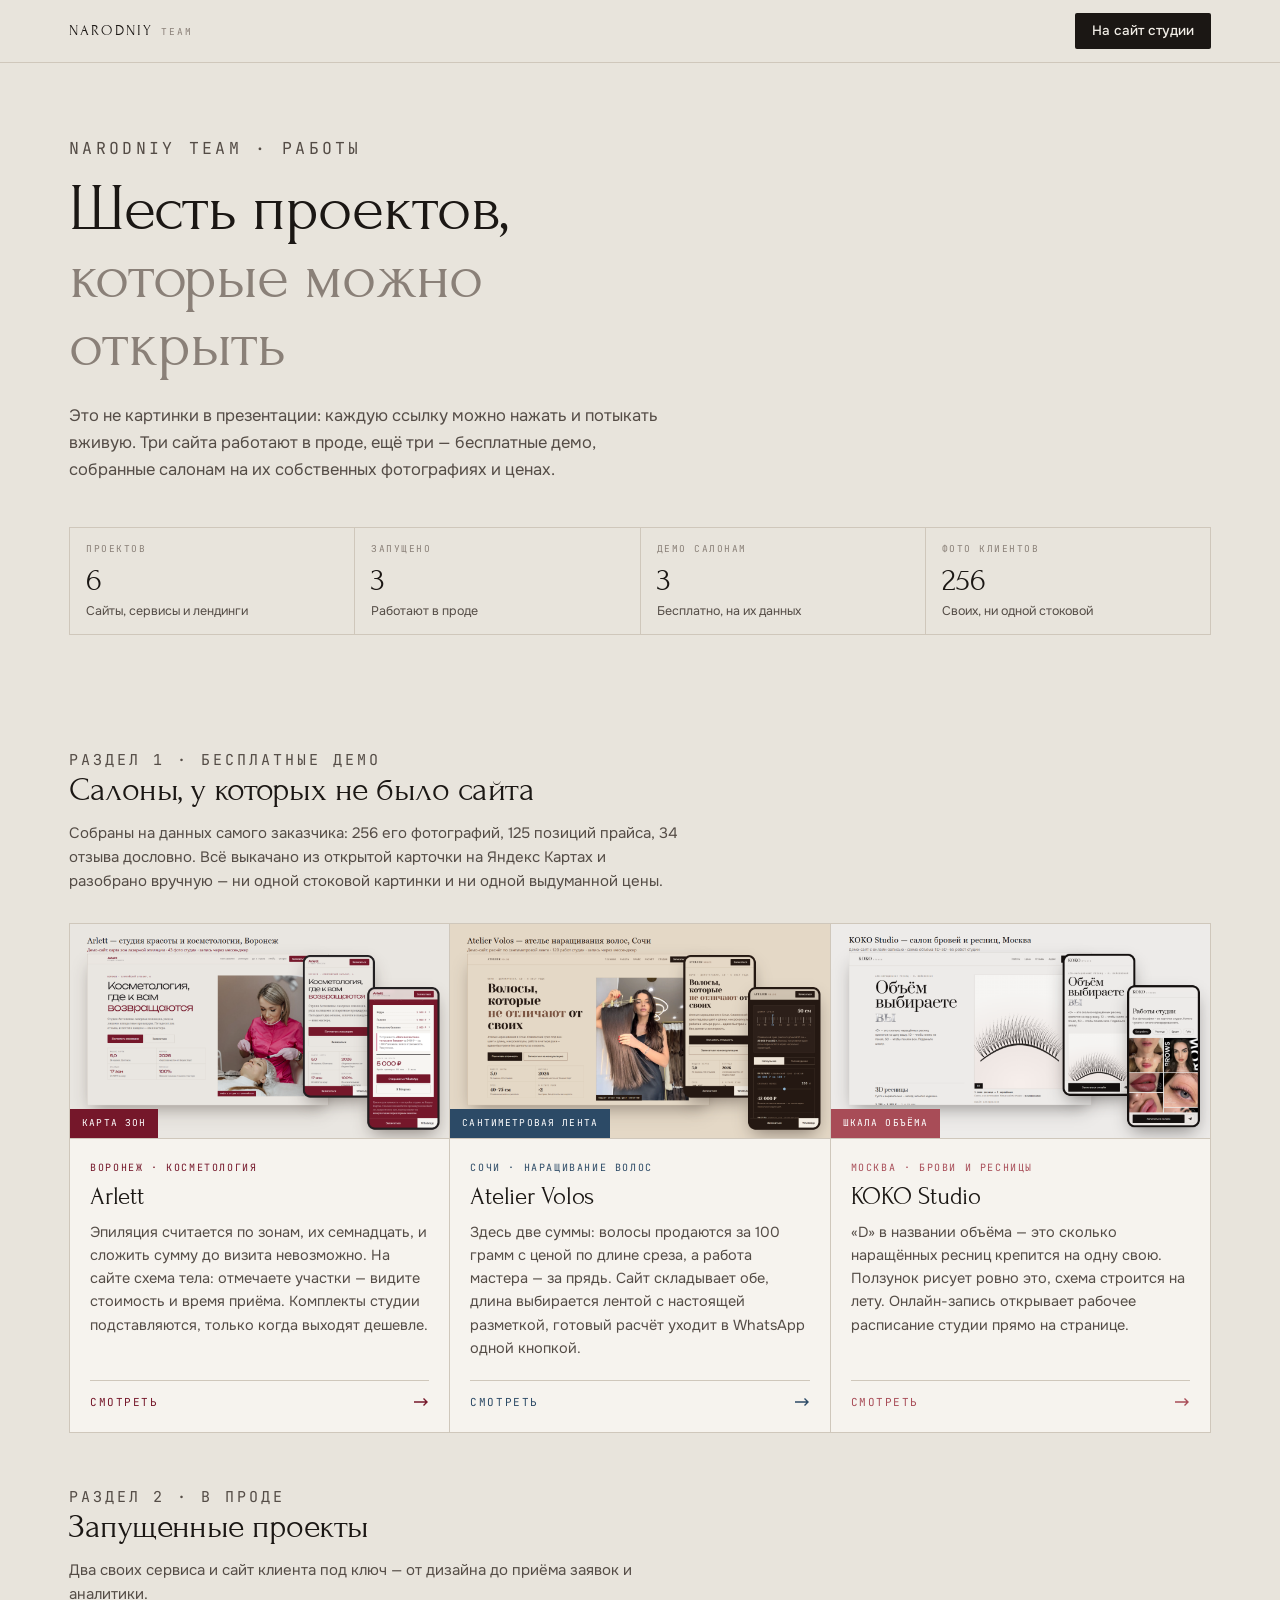
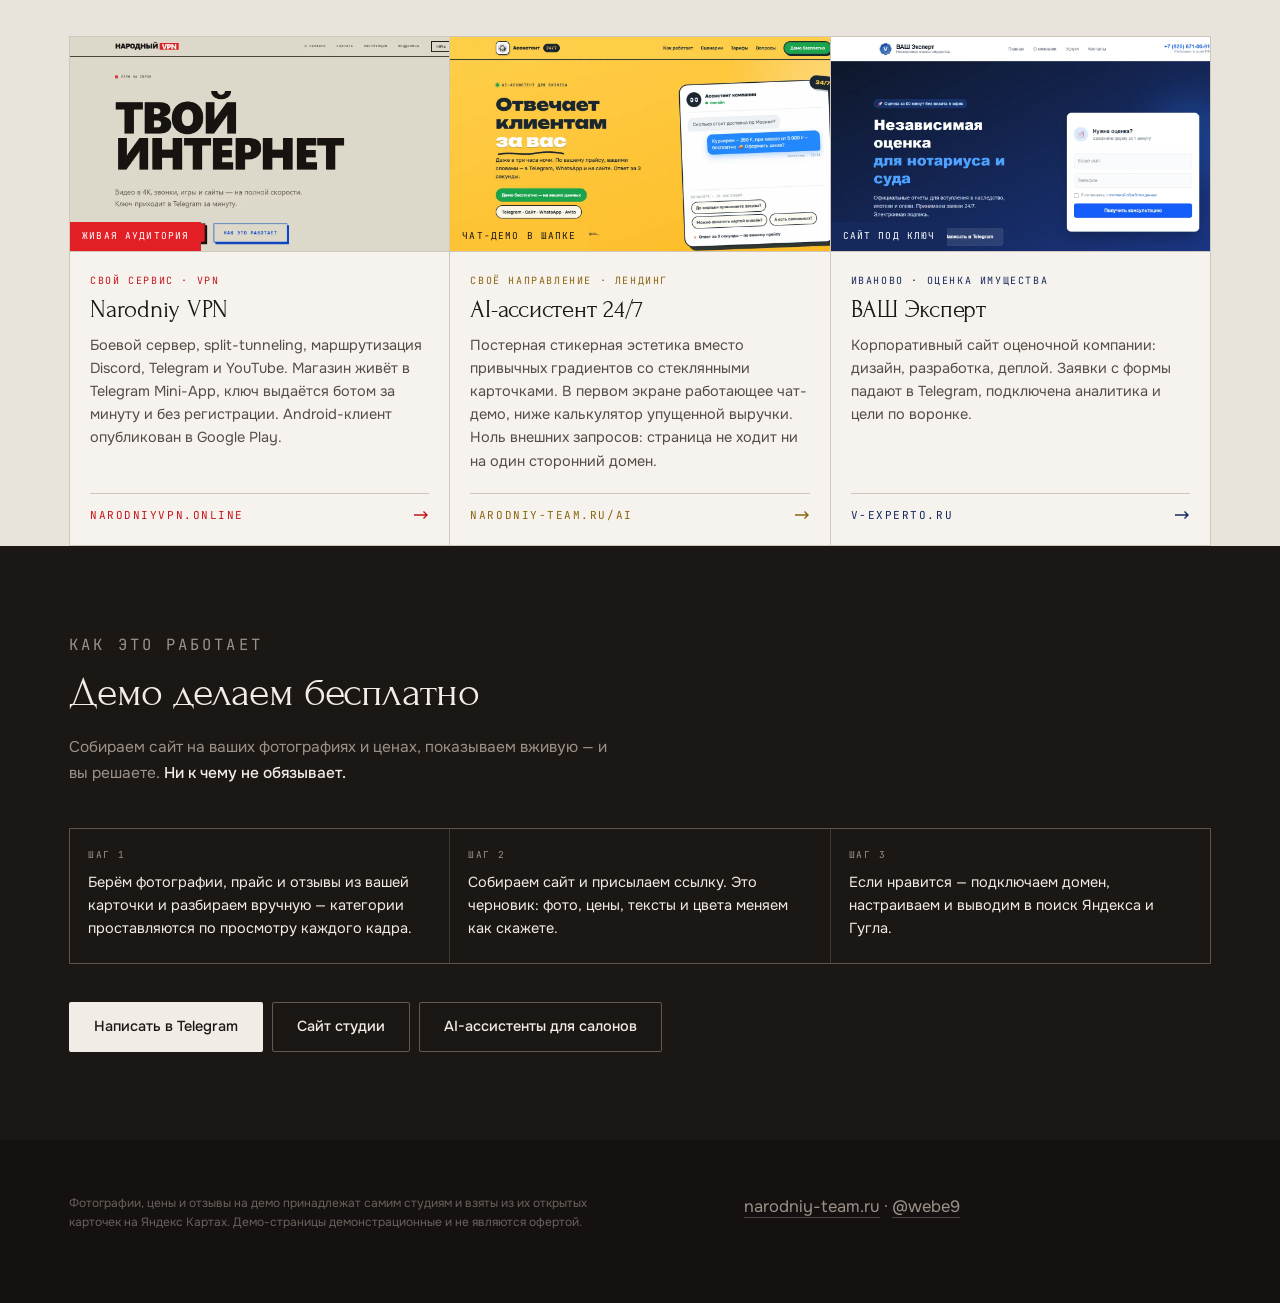
==== commit 6c802d42: "Добавить на витрину запущенные проекты: VPN, лендинг AI и ВАШ Эксперт Страница была только про демо " ====
--- a/index.html
+++ b/index.html
@@ -3,12 +3,12 @@
 <head>
 <meta charset="utf-8">
 <meta name="viewport" content="width=device-width, initial-scale=1">
-<title>Демо-сайты салонов — Narodniy Team</title>
-<meta name="description" content="Демонстрационные сайты салонов красоты от студии Narodniy Team. Каждый собран на реальных данных заказчика: его фотографии, его прайс, его отзывы.">
+<title>Работы студии — Narodniy Team</title>
+<meta name="description" content="Работы студии Narodniy Team вживую: три бесплатных демо для салонов красоты на их собственных данных и три запущенных проекта — VPN-сервис, лендинг AI-ассистента и сайт оценочной компании.">
 <meta name="robots" content="noindex">
 <meta name="theme-color" content="#1B1714">
-<meta property="og:title" content="Демо-сайты салонов — Narodniy Team">
-<meta property="og:description" content="Три салона, у которых не было сайта. 256 их фотографий, 125 позиций прайса, 34 отзыва дословно.">
+<meta property="og:title" content="Работы студии — Narodniy Team">
+<meta property="og:description" content="Шесть проектов, каждый можно открыть и потыкать. Три демо для салонов и три запущенных сайта.">
 <meta property="og:type" content="website">
 <link rel="icon" href="data:image/svg+xml,%3Csvg xmlns='http://www.w3.org/2000/svg' viewBox='0 0 32 32'%3E%3Crect width='32' height='32' fill='%231B1714'/%3E%3Cpath d='M10 23V9l12 14V9' stroke='%23F1EDE6' stroke-width='2.6' fill='none' stroke-linejoin='round'/%3E%3C/svg%3E">
 <link rel="preconnect" href="https://fonts.googleapis.com">
@@ -17,21 +17,17 @@
 <style>
 /* Витрина собрана в том же языке, что и сами демо: тёплая бумага,
    крупная антиква в заголовках, моноширинные метки капсом, волосяные
-   линии вместо теней. Акцент у каждой карточки свой — тот, что взят
-   с фотографий её студии. */
+   линии вместо теней. Страница нейтральная — цвет приносят сами работы:
+   у каждой карточки акцент её проекта, снятый с обложки. */
 :root{
-  --paper:#E8E4DC;      /* бумага — основной фон */
-  --card:#F6F3EE;       /* карточки */
-  --line:#CFC7BB;       /* разметка */
-  --ink:#1B1714;        /* текст и тёмная полоса */
+  --paper:#E8E4DC;
+  --card:#F6F3EE;
+  --line:#CFC7BB;
+  --ink:#1B1714;
   --ink-65:#544C46;
   --ink-40:#8A8078;
-  --light:#F1EDE6;      /* текст на тёмном */
+  --light:#F1EDE6;
   --light-55:#9C9188;
-
-  --koko:#A84C57;       /* KOKO — уголёк */
-  --atelier:#2C4A66;    /* Atelier Volos — синий мел */
-  --arlett:#75172A;     /* Arlett — вишнёвый */
 
   --disp:Forum,Georgia,serif;
   --body:Onest,-apple-system,"Segoe UI",sans-serif;
@@ -65,11 +61,11 @@
 .top a.btn:hover{background:var(--ink-65)}
 
 /* ─── первый экран ────────────────────────────────────────── */
-.hero{padding:clamp(36px,7vw,74px) var(--gutter) clamp(30px,5vw,52px)}
+.hero{padding:clamp(36px,7vw,74px) var(--gutter) clamp(28px,4vw,44px)}
 .hero h1{font:400 clamp(2.2rem,8.4vw,4.1rem)/1.04 var(--disp);letter-spacing:-.015em;
-         max-width:17ch;margin-bottom:24px}
+         max-width:16ch;margin-bottom:24px}
 .hero h1 em{font-style:normal;color:var(--ink-40)}
-.hero p{color:var(--ink-65);max-width:52ch;font-size:16.5px}
+.hero p{color:var(--ink-65);max-width:54ch;font-size:16.5px}
 
 .stats{display:grid;grid-template-columns:repeat(2,1fr);gap:1px;margin-top:clamp(28px,4vw,44px);
        background:var(--line);border:1px solid var(--line)}
@@ -79,34 +75,42 @@
 .stats dd{margin:0;font:400 clamp(1.5rem,5.6vw,2rem)/1 var(--disp)}
 .stats dd small{display:block;margin-top:7px;font:400 12.5px/1.4 var(--body);color:var(--ink-65)}
 
-/* ─── карточки ────────────────────────────────────────────── */
-.works{padding:0 var(--gutter) clamp(44px,7vw,80px)}
+/* ─── разделы с работами ──────────────────────────────────── */
+.works{padding:clamp(30px,5vw,54px) var(--gutter) 0}
+.works:last-of-type{padding-bottom:clamp(44px,7vw,80px)}
+.works__h{max-width:56ch;margin-bottom:clamp(20px,3vw,30px)}
+.works__h h2{font:400 clamp(1.5rem,5.4vw,2.15rem)/1.1 var(--disp);letter-spacing:-.015em;margin-bottom:12px}
+.works__h p{margin:0;color:var(--ink-65);font-size:15px}
+
 .grid{display:grid;gap:1px;background:var(--line);border:1px solid var(--line)}
-.card{background:var(--card);display:flex;flex-direction:column;
-      transition:background .2s}
+.card{background:var(--card);display:flex;flex-direction:column;transition:background .2s}
 .card:hover{background:#FBF9F5}
 .card__i{position:relative;overflow:hidden;border-bottom:1px solid var(--line)}
 .card__i img{width:100%;aspect-ratio:16/9;object-fit:cover;object-position:top center;
              transition:transform .6s cubic-bezier(.22,.61,.36,1)}
 .card:hover .card__i img{transform:scale(1.03)}
-.card__tag{position:absolute;left:0;bottom:0;padding:8px 12px;color:#fff;
+.card__tag{position:absolute;left:0;bottom:0;padding:8px 12px;
+           background:var(--acc);color:var(--acc-fg,#fff);
            font:400 9.5px/1.3 var(--mono);letter-spacing:.12em;text-transform:uppercase}
 .card__b{padding:22px 20px 24px;display:flex;flex-direction:column;flex:1}
-.card__c{margin:0 0 10px;font:400 10px/1.3 var(--mono);letter-spacing:.16em;text-transform:uppercase}
+.card__c{margin:0 0 10px;font:400 10px/1.3 var(--mono);letter-spacing:.16em;
+         text-transform:uppercase;color:var(--acc-t,var(--acc))}
 .card__t{font:400 1.55rem/1.05 var(--disp);letter-spacing:-.01em;margin-bottom:11px}
 .card__d{margin:0 0 20px;color:var(--ink-65);font-size:14.5px;line-height:1.6}
 .card__go{margin-top:auto;padding-top:16px;border-top:1px solid var(--line);
           display:flex;align-items:center;justify-content:space-between;gap:10px;
-          font:400 11px/1 var(--mono);letter-spacing:.14em;text-transform:uppercase}
+          font:400 11px/1 var(--mono);letter-spacing:.14em;text-transform:uppercase;
+          color:var(--acc-t,var(--acc))}
 .card__go svg{transition:transform .3s cubic-bezier(.22,.61,.36,1)}
 .card:hover .card__go svg{transform:translateX(4px)}
 
-.card--koko .card__c,.card--koko .card__go{color:var(--koko)}
-.card--koko .card__tag{background:var(--koko)}
-.card--atelier .card__c,.card--atelier .card__go{color:var(--atelier)}
-.card--atelier .card__tag{background:var(--atelier)}
-.card--arlett .card__c,.card--arlett .card__go{color:var(--arlett)}
-.card--arlett .card__tag{background:var(--arlett)}
+/* акценты сняты с обложек самих проектов */
+.c-arlett {--acc:#75172A}
+.c-atelier{--acc:#2C4A66}
+.c-koko   {--acc:#A84C57}
+.c-vpn    {--acc:#E11F25;--acc-t:#C4161C}
+.c-ai     {--acc:#FEC335;--acc-fg:#1B1714;--acc-t:#8A6510}
+.c-vex    {--acc:#16295D}
 
 /* ─── тёмная полоса ───────────────────────────────────────── */
 .band{background:var(--ink);color:var(--light);padding:clamp(44px,8vw,88px) var(--gutter)}
@@ -154,32 +158,42 @@
 
 <main>
   <section class="hero">
-    <p class="eyebrow">Демо-сайты · салоны красоты</p>
-    <h1>Три салона, у которых <em>не было сайта</em></h1>
+    <p class="eyebrow">Narodniy Team · работы</p>
+    <h1>Шесть проектов, <em>которые можно открыть</em></h1>
     <p>
-      Каждый собран на данных самого заказчика: его фотографии, его прайс, его отзывы.
-      Ни одной стоковой картинки и ни одной выдуманной цены — всё выкачано из открытой
-      карточки студии на Яндекс Картах и разобрано вручную.
+      Это не картинки в презентации: каждую ссылку можно нажать и потыкать вживую.
+      Три сайта работают в проде, ещё три — бесплатные демо, собранные салонам
+      на их собственных фотографиях и ценах.
     </p>
     <dl class="stats">
-      <div><dt>Студии</dt><dd>3<small>Москва, Сочи, Воронеж</small></dd></div>
-      <div><dt>Фотографии</dt><dd>256<small>Их собственные, в оригинале</small></dd></div>
-      <div><dt>Прайс</dt><dd>125<small>Позиций с ценами и временем</small></dd></div>
-      <div><dt>Отзывы</dt><dd>34<small>Дословно, без правок</small></dd></div>
+      <div><dt>Проектов</dt><dd>6<small>Сайты, сервисы и лендинги</small></dd></div>
+      <div><dt>Запущено</dt><dd>3<small>Работают в проде</small></dd></div>
+      <div><dt>Демо салонам</dt><dd>3<small>Бесплатно, на их данных</small></dd></div>
+      <div><dt>Фото клиентов</dt><dd>256<small>Своих, ни одной стоковой</small></dd></div>
     </dl>
   </section>
 
+  <!-- ─── демо для салонов ─────────────────────────────────── -->
   <section class="works">
+    <div class="works__h">
+      <p class="eyebrow">Раздел 1 · бесплатные демо</p>
+      <h2>Салоны, у которых не было сайта</h2>
+      <p>
+        Собраны на данных самого заказчика: 256 его фотографий, 125 позиций прайса,
+        34 отзыва дословно. Всё выкачано из открытой карточки на Яндекс Картах
+        и разобрано вручную — ни одной стоковой картинки и ни одной выдуманной цены.
+      </p>
+    </div>
     <div class="grid">
 
-      <a class="card card--arlett" href="arlett/">
+      <a class="card c-arlett" href="arlett/">
         <span class="card__i">
           <img src="arlett/docs/preview.png" alt="Первый экран сайта Arlett" loading="lazy">
           <span class="card__tag">Карта зон</span>
         </span>
         <span class="card__b">
           <span class="card__c">Воронеж · косметология</span>
-          <h2 class="card__t">Arlett</h2>
+          <h3 class="card__t">Arlett</h3>
           <span class="card__d">Эпиляция считается по зонам, их семнадцать, и сложить сумму до визита невозможно. На сайте схема тела: отмечаете участки — видите стоимость и время приёма. Комплекты студии подставляются, только когда выходят дешевле.</span>
           <span class="card__go">Смотреть
             <svg width="15" height="10" viewBox="0 0 15 10" fill="none" aria-hidden="true"><path d="M0 5h13M9.5 1.5 13 5l-3.5 3.5" stroke="currentColor" stroke-width="1.4"/></svg>
@@ -187,14 +201,14 @@
         </span>
       </a>
 
-      <a class="card card--atelier" href="atelier/">
+      <a class="card c-atelier" href="atelier/">
         <span class="card__i">
           <img src="atelier/docs/preview.png" alt="Первый экран сайта Atelier Volos" loading="lazy">
           <span class="card__tag">Сантиметровая лента</span>
         </span>
         <span class="card__b">
           <span class="card__c">Сочи · наращивание волос</span>
-          <h2 class="card__t">Atelier Volos</h2>
+          <h3 class="card__t">Atelier Volos</h3>
           <span class="card__d">Здесь две суммы: волосы продаются за 100 грамм с ценой по длине среза, а работа мастера — за прядь. Сайт складывает обе, длина выбирается лентой с настоящей разметкой, готовый расчёт уходит в WhatsApp одной кнопкой.</span>
           <span class="card__go">Смотреть
             <svg width="15" height="10" viewBox="0 0 15 10" fill="none" aria-hidden="true"><path d="M0 5h13M9.5 1.5 13 5l-3.5 3.5" stroke="currentColor" stroke-width="1.4"/></svg>
@@ -202,16 +216,75 @@
         </span>
       </a>
 
-      <a class="card card--koko" href="koko/">
+      <a class="card c-koko" href="koko/">
         <span class="card__i">
           <img src="koko/docs/preview.png" alt="Первый экран сайта KOKO Studio" loading="lazy">
           <span class="card__tag">Шкала объёма</span>
         </span>
         <span class="card__b">
           <span class="card__c">Москва · брови и ресницы</span>
-          <h2 class="card__t">KOKO Studio</h2>
+          <h3 class="card__t">KOKO Studio</h3>
           <span class="card__d">«D» в названии объёма — это сколько наращённых ресниц крепится на одну свою. Ползунок рисует ровно это, схема строится на лету. Онлайн-запись открывает рабочее расписание студии прямо на странице.</span>
           <span class="card__go">Смотреть
+            <svg width="15" height="10" viewBox="0 0 15 10" fill="none" aria-hidden="true"><path d="M0 5h13M9.5 1.5 13 5l-3.5 3.5" stroke="currentColor" stroke-width="1.4"/></svg>
+          </span>
+        </span>
+      </a>
+
+    </div>
+  </section>
+
+  <!-- ─── запущенные проекты ───────────────────────────────── -->
+  <section class="works">
+    <div class="works__h">
+      <p class="eyebrow">Раздел 2 · в проде</p>
+      <h2>Запущенные проекты</h2>
+      <p>
+        Два своих сервиса и сайт клиента под ключ — от дизайна до приёма заявок и аналитики.
+      </p>
+    </div>
+    <div class="grid">
+
+      <a class="card c-vpn" href="https://narodniyvpn.online/" target="_blank" rel="noopener">
+        <span class="card__i">
+          <img src="docs/narodniy-vpn.webp" alt="Первый экран сайта Narodniy VPN" loading="lazy">
+          <span class="card__tag">Живая аудитория</span>
+        </span>
+        <span class="card__b">
+          <span class="card__c">Свой сервис · VPN</span>
+          <h3 class="card__t">Narodniy VPN</h3>
+          <span class="card__d">Боевой сервер, split-tunneling, маршрутизация Discord, Telegram и YouTube. Магазин живёт в Telegram Mini-App, ключ выдаётся ботом за минуту и без регистрации. Android-клиент опубликован в Google Play.</span>
+          <span class="card__go">narodniyvpn.online
+            <svg width="15" height="10" viewBox="0 0 15 10" fill="none" aria-hidden="true"><path d="M0 5h13M9.5 1.5 13 5l-3.5 3.5" stroke="currentColor" stroke-width="1.4"/></svg>
+          </span>
+        </span>
+      </a>
+
+      <a class="card c-ai" href="https://narodniy-team.ru/ai/" target="_blank" rel="noopener">
+        <span class="card__i">
+          <img src="docs/ai-assistant.webp" alt="Первый экран лендинга AI-ассистента" loading="lazy">
+          <span class="card__tag">Чат-демо в шапке</span>
+        </span>
+        <span class="card__b">
+          <span class="card__c">Своё направление · лендинг</span>
+          <h3 class="card__t">AI-ассистент 24/7</h3>
+          <span class="card__d">Постерная стикерная эстетика вместо привычных градиентов со стеклянными карточками. В первом экране работающее чат-демо, ниже калькулятор упущенной выручки. Ноль внешних запросов: страница не ходит ни на один сторонний домен.</span>
+          <span class="card__go">narodniy-team.ru/ai
+            <svg width="15" height="10" viewBox="0 0 15 10" fill="none" aria-hidden="true"><path d="M0 5h13M9.5 1.5 13 5l-3.5 3.5" stroke="currentColor" stroke-width="1.4"/></svg>
+          </span>
+        </span>
+      </a>
+
+      <a class="card c-vex" href="https://v-experto.ru" target="_blank" rel="noopener">
+        <span class="card__i">
+          <img src="docs/v-experto.webp" alt="Первый экран сайта ВАШ Эксперт" loading="lazy">
+          <span class="card__tag">Сайт под ключ</span>
+        </span>
+        <span class="card__b">
+          <span class="card__c">Иваново · оценка имущества</span>
+          <h3 class="card__t">ВАШ Эксперт</h3>
+          <span class="card__d">Корпоративный сайт оценочной компании: дизайн, разработка, деплой. Заявки с формы падают в Telegram, подключена аналитика и цели по воронке.</span>
+          <span class="card__go">v-experto.ru
             <svg width="15" height="10" viewBox="0 0 15 10" fill="none" aria-hidden="true"><path d="M0 5h13M9.5 1.5 13 5l-3.5 3.5" stroke="currentColor" stroke-width="1.4"/></svg>
           </span>
         </span>
@@ -244,7 +317,7 @@
   <div class="foot__in">
     <p class="foot__n">
       Фотографии, цены и отзывы на демо принадлежат самим студиям и взяты из их открытых
-      карточек на Яндекс Картах. Страницы демонстрационные и не являются офертой.
+      карточек на Яндекс Картах. Демо-страницы демонстрационные и не являются офертой.
     </p>
     <p>
       <a href="https://narodniy-team.ru">narodniy-team.ru</a> · <a href="https://t.me/webe9">@webe9</a>
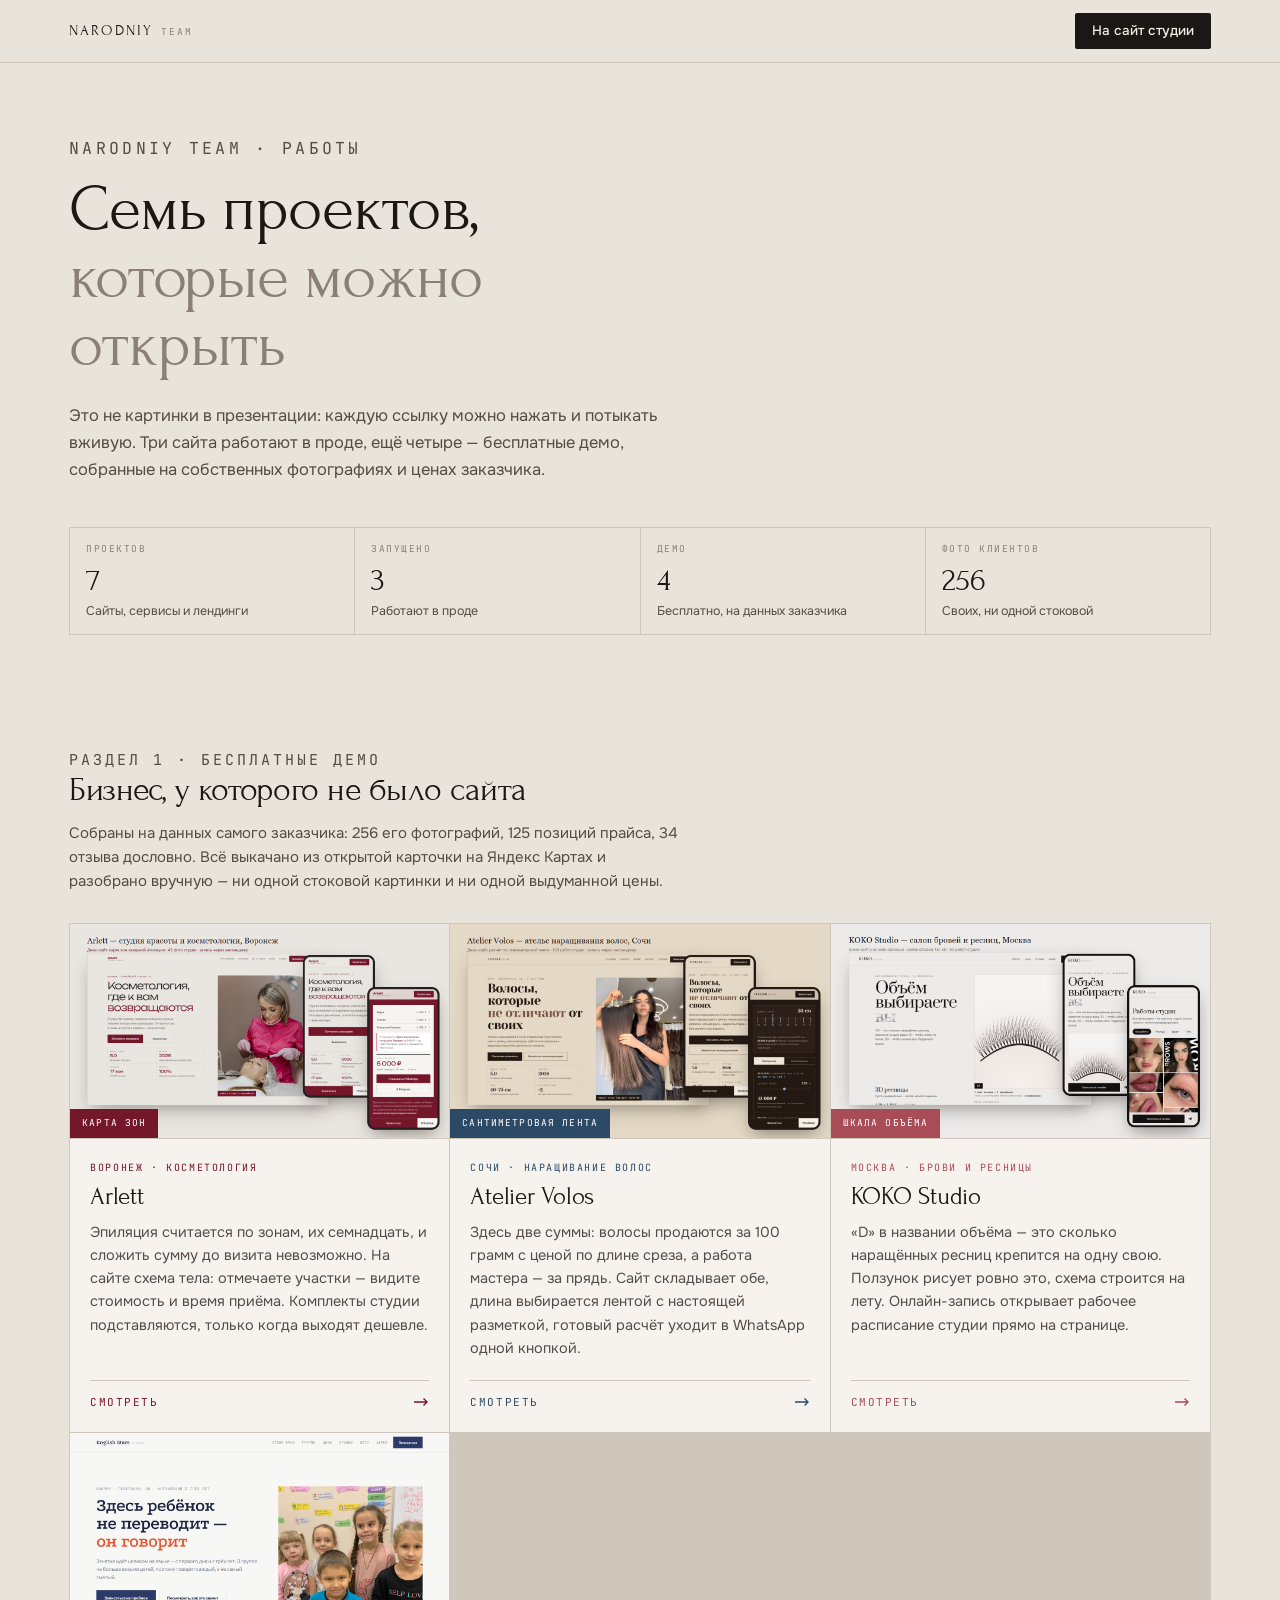
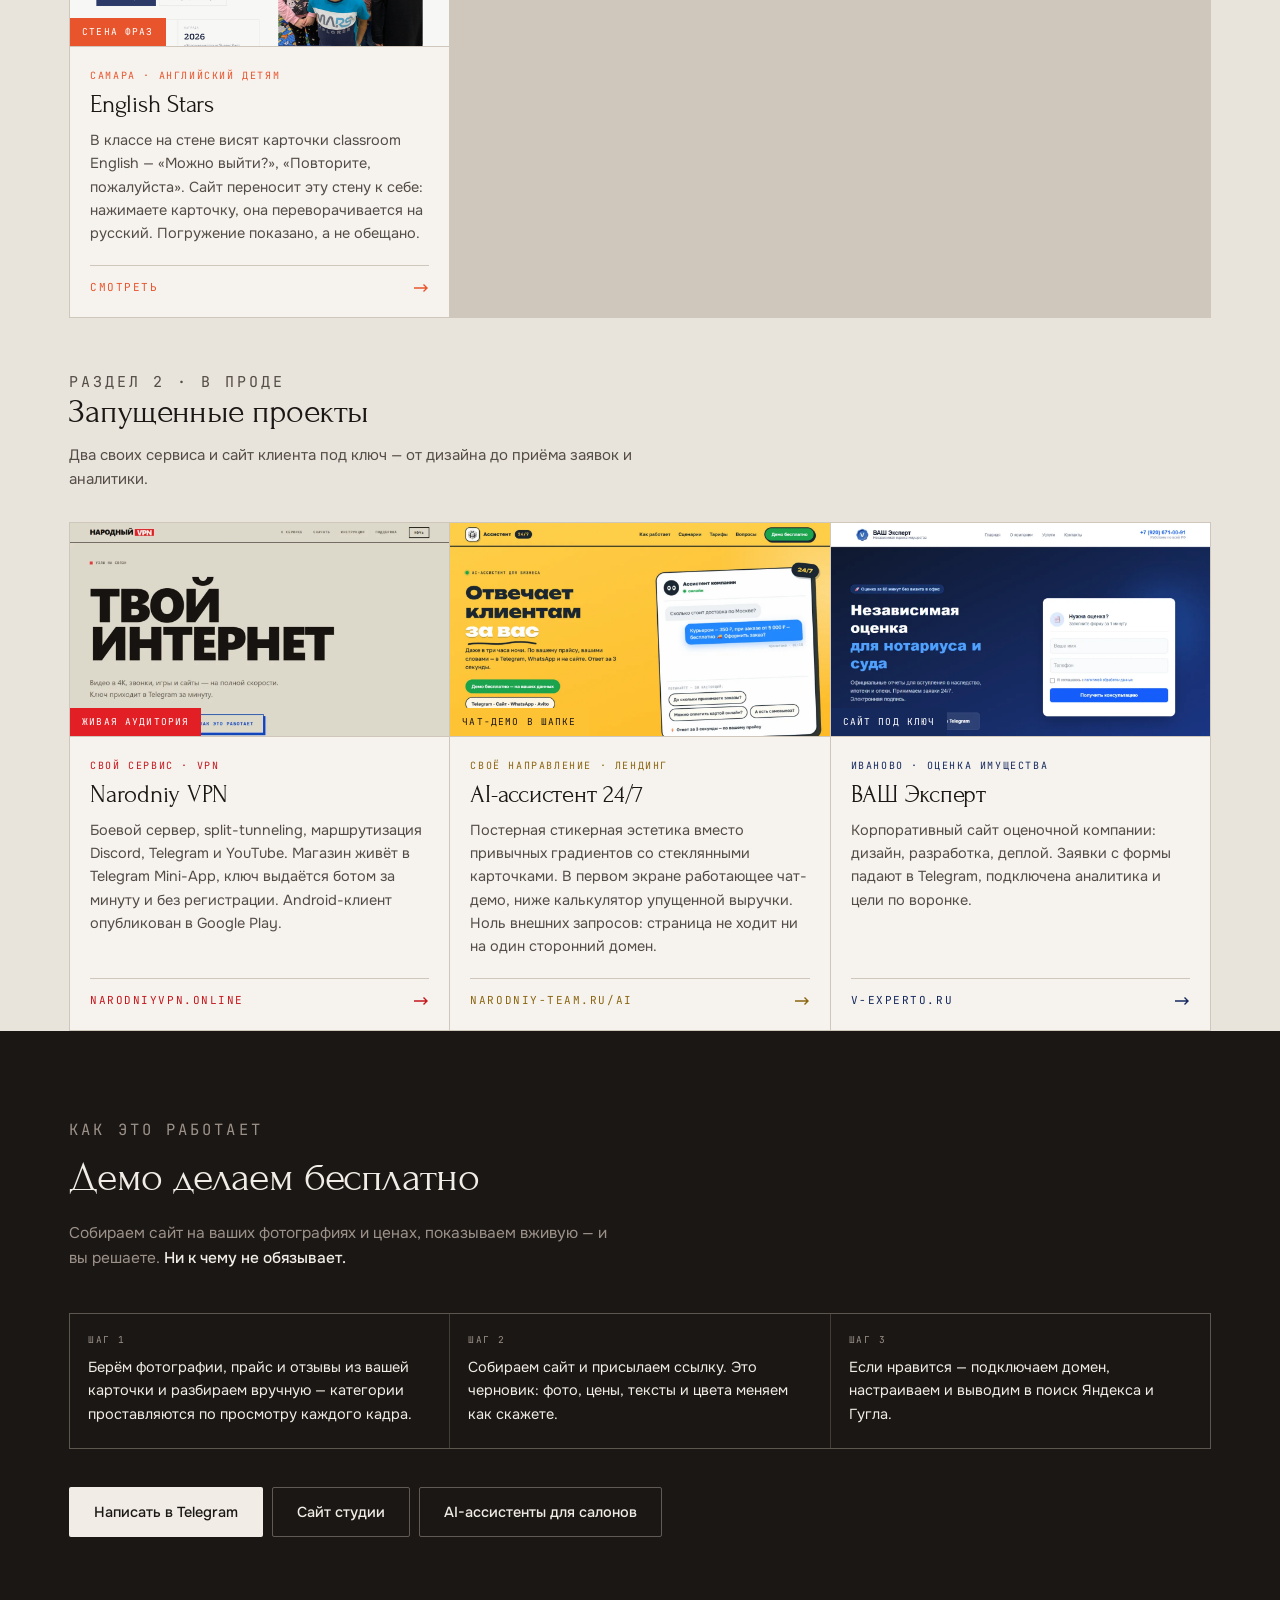
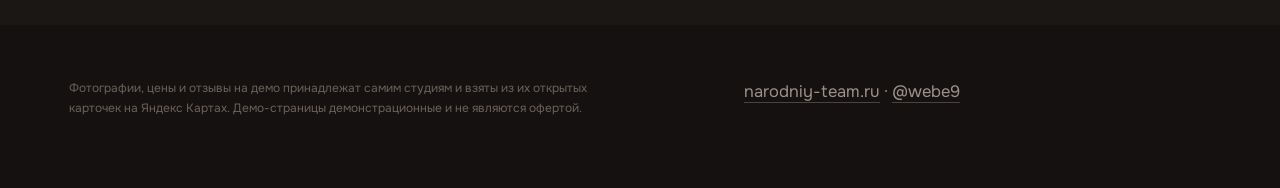
==== commit d0df8bf8: "Добавить на витрину демо English Stars Studio, Самара Детская студия английского на Печёрской, 29. С" ====
--- a/index.html
+++ b/index.html
@@ -4,11 +4,11 @@
 <meta charset="utf-8">
 <meta name="viewport" content="width=device-width, initial-scale=1">
 <title>Работы студии — Narodniy Team</title>
-<meta name="description" content="Работы студии Narodniy Team вживую: три бесплатных демо для салонов красоты на их собственных данных и три запущенных проекта — VPN-сервис, лендинг AI-ассистента и сайт оценочной компании.">
+<meta name="description" content="Работы студии Narodniy Team вживую: четыре бесплатных демо малому бизнесу на его собственных данных и три запущенных проекта — VPN-сервис, лендинг AI-ассистента и сайт оценочной компании.">
 <meta name="robots" content="noindex">
 <meta name="theme-color" content="#1B1714">
 <meta property="og:title" content="Работы студии — Narodniy Team">
-<meta property="og:description" content="Шесть проектов, каждый можно открыть и потыкать. Три демо для салонов и три запущенных сайта.">
+<meta property="og:description" content="Семь проектов, каждый можно открыть и потыкать. Четыре демо и три запущенных сайта.">
 <meta property="og:type" content="website">
 <link rel="icon" href="data:image/svg+xml,%3Csvg xmlns='http://www.w3.org/2000/svg' viewBox='0 0 32 32'%3E%3Crect width='32' height='32' fill='%231B1714'/%3E%3Cpath d='M10 23V9l12 14V9' stroke='%23F1EDE6' stroke-width='2.6' fill='none' stroke-linejoin='round'/%3E%3C/svg%3E">
 <link rel="preconnect" href="https://fonts.googleapis.com">
@@ -108,6 +108,7 @@
 .c-arlett {--acc:#75172A}
 .c-atelier{--acc:#2C4A66}
 .c-koko   {--acc:#A84C57}
+.c-lingo  {--acc:#E8552D}
 .c-vpn    {--acc:#E11F25;--acc-t:#C4161C}
 .c-ai     {--acc:#FEC335;--acc-fg:#1B1714;--acc-t:#8A6510}
 .c-vex    {--acc:#16295D}
@@ -159,16 +160,16 @@
 <main>
   <section class="hero">
     <p class="eyebrow">Narodniy Team · работы</p>
-    <h1>Шесть проектов, <em>которые можно открыть</em></h1>
+    <h1>Семь проектов, <em>которые можно открыть</em></h1>
     <p>
       Это не картинки в презентации: каждую ссылку можно нажать и потыкать вживую.
-      Три сайта работают в проде, ещё три — бесплатные демо, собранные салонам
-      на их собственных фотографиях и ценах.
+      Три сайта работают в проде, ещё четыре — бесплатные демо, собранные
+      на собственных фотографиях и ценах заказчика.
     </p>
     <dl class="stats">
-      <div><dt>Проектов</dt><dd>6<small>Сайты, сервисы и лендинги</small></dd></div>
+      <div><dt>Проектов</dt><dd>7<small>Сайты, сервисы и лендинги</small></dd></div>
       <div><dt>Запущено</dt><dd>3<small>Работают в проде</small></dd></div>
-      <div><dt>Демо салонам</dt><dd>3<small>Бесплатно, на их данных</small></dd></div>
+      <div><dt>Демо</dt><dd>4<small>Бесплатно, на данных заказчика</small></dd></div>
       <div><dt>Фото клиентов</dt><dd>256<small>Своих, ни одной стоковой</small></dd></div>
     </dl>
   </section>
@@ -177,7 +178,7 @@
   <section class="works">
     <div class="works__h">
       <p class="eyebrow">Раздел 1 · бесплатные демо</p>
-      <h2>Салоны, у которых не было сайта</h2>
+      <h2>Бизнес, у которого не было сайта</h2>
       <p>
         Собраны на данных самого заказчика: 256 его фотографий, 125 позиций прайса,
         34 отзыва дословно. Всё выкачано из открытой карточки на Яндекс Картах
@@ -225,6 +226,21 @@
           <span class="card__c">Москва · брови и ресницы</span>
           <h3 class="card__t">KOKO Studio</h3>
           <span class="card__d">«D» в названии объёма — это сколько наращённых ресниц крепится на одну свою. Ползунок рисует ровно это, схема строится на лету. Онлайн-запись открывает рабочее расписание студии прямо на странице.</span>
+          <span class="card__go">Смотреть
+            <svg width="15" height="10" viewBox="0 0 15 10" fill="none" aria-hidden="true"><path d="M0 5h13M9.5 1.5 13 5l-3.5 3.5" stroke="currentColor" stroke-width="1.4"/></svg>
+          </span>
+        </span>
+      </a>
+
+      <a class="card c-lingo" href="lingostars/">
+        <span class="card__i">
+          <img src="lingostars/docs/preview.png" alt="Первый экран сайта English Stars Studio" loading="lazy">
+          <span class="card__tag">Стена фраз</span>
+        </span>
+        <span class="card__b">
+          <span class="card__c">Самара · английский детям</span>
+          <h3 class="card__t">English Stars</h3>
+          <span class="card__d">В классе на стене висят карточки classroom English — «Можно выйти?», «Повторите, пожалуйста». Сайт переносит эту стену к себе: нажимаете карточку, она переворачивается на русский. Погружение показано, а не обещано.</span>
           <span class="card__go">Смотреть
             <svg width="15" height="10" viewBox="0 0 15 10" fill="none" aria-hidden="true"><path d="M0 5h13M9.5 1.5 13 5l-3.5 3.5" stroke="currentColor" stroke-width="1.4"/></svg>
           </span>
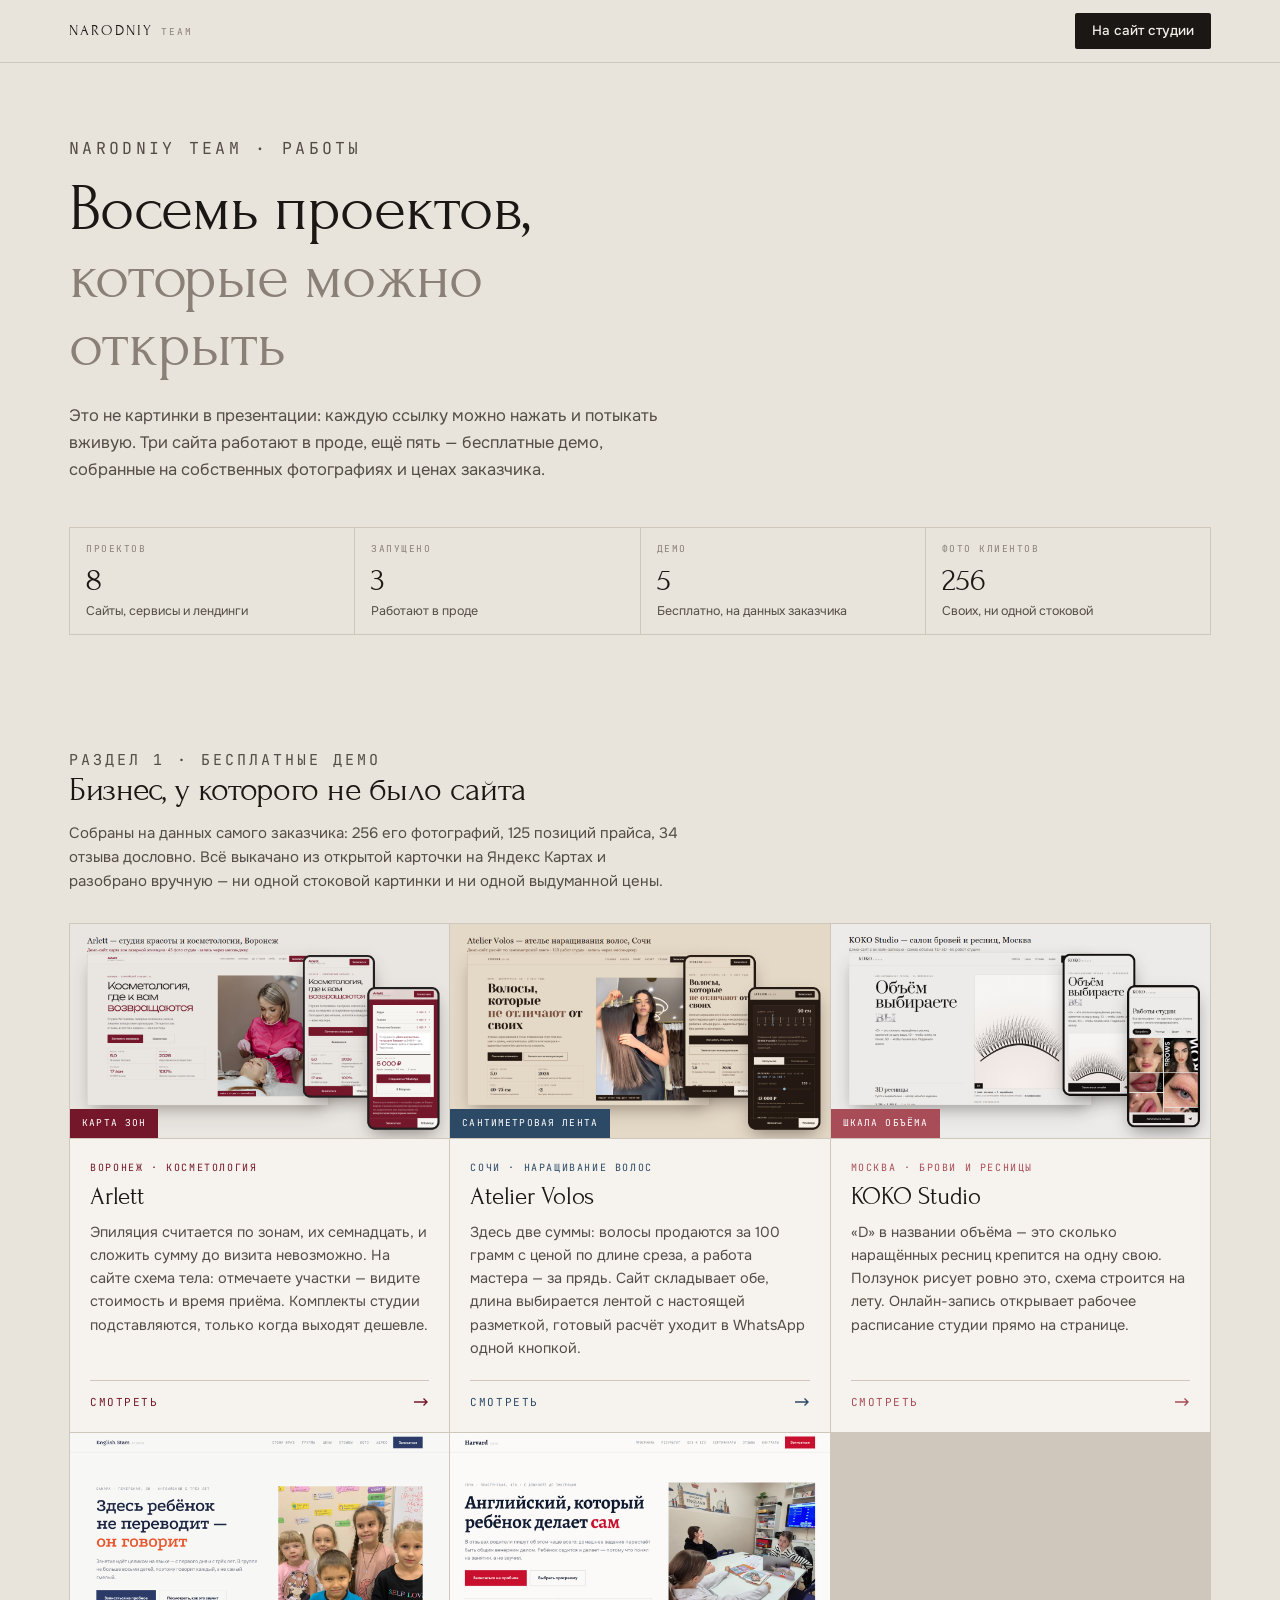
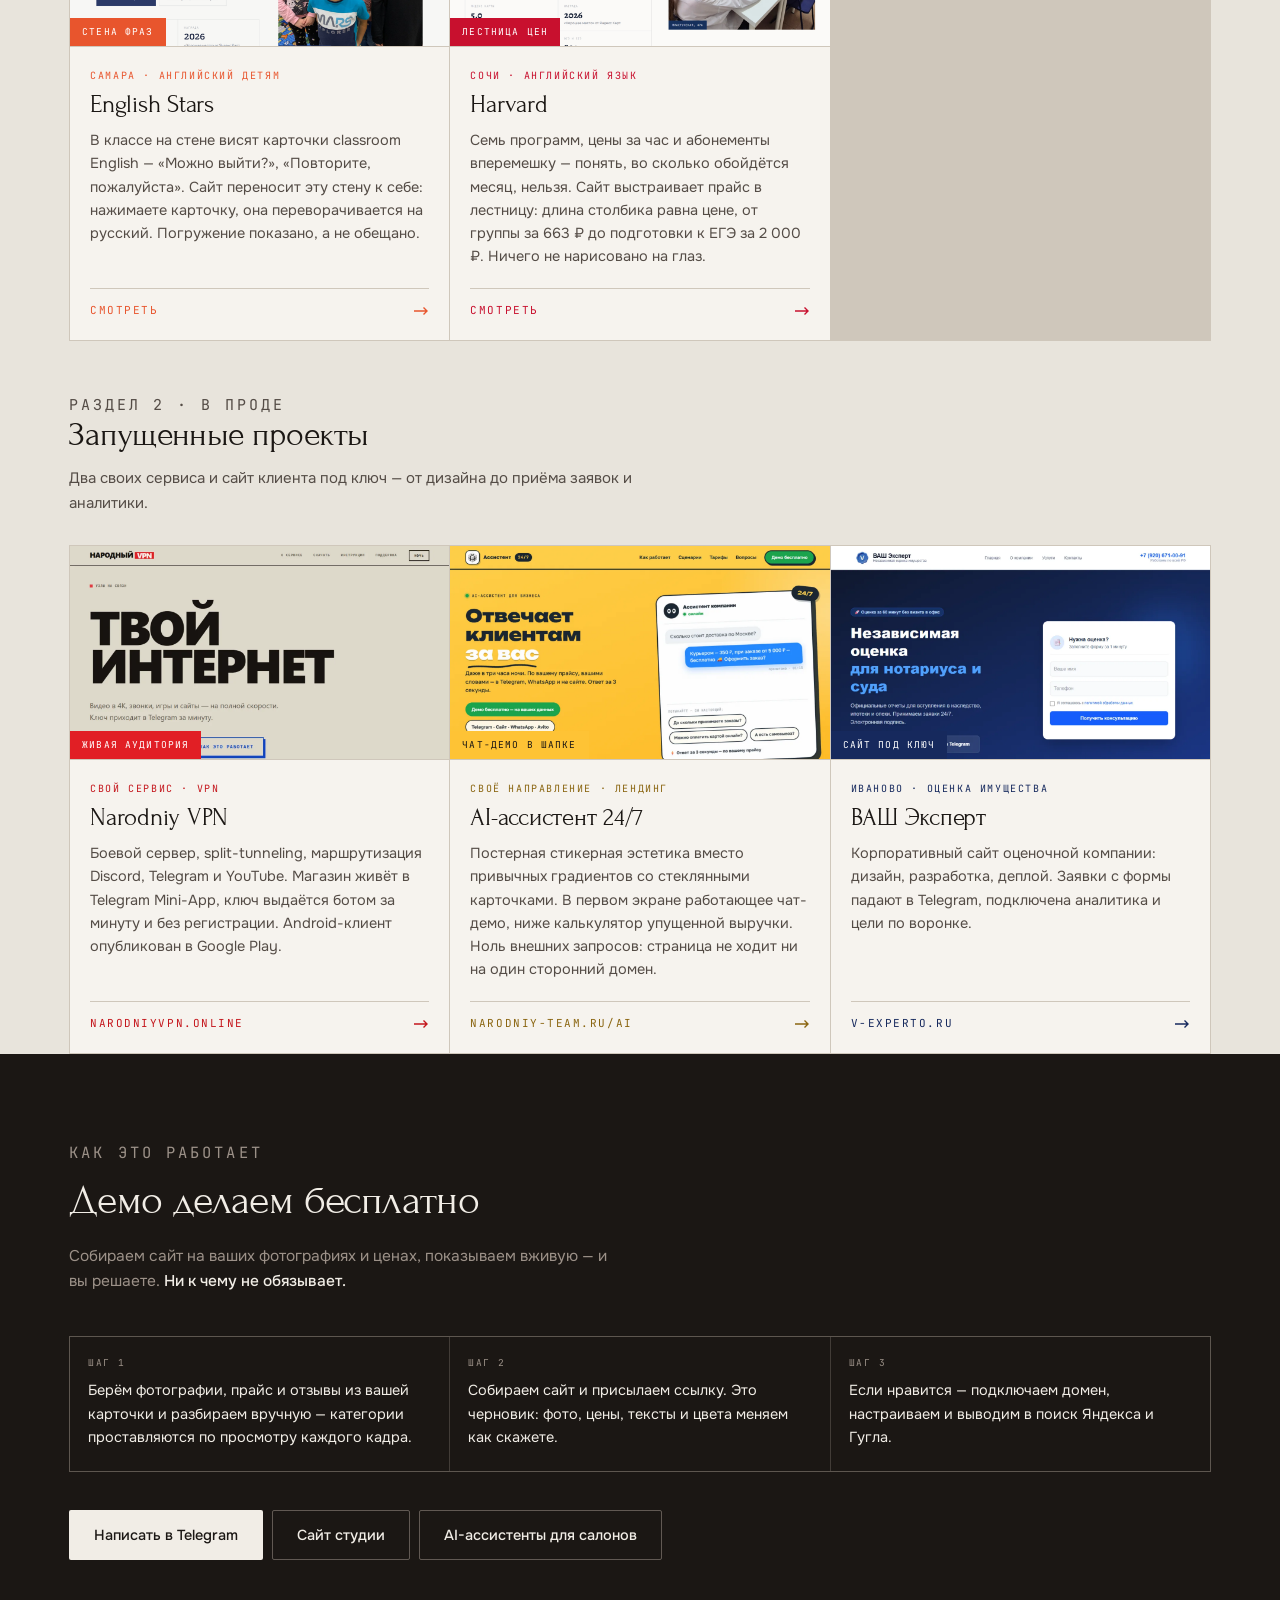
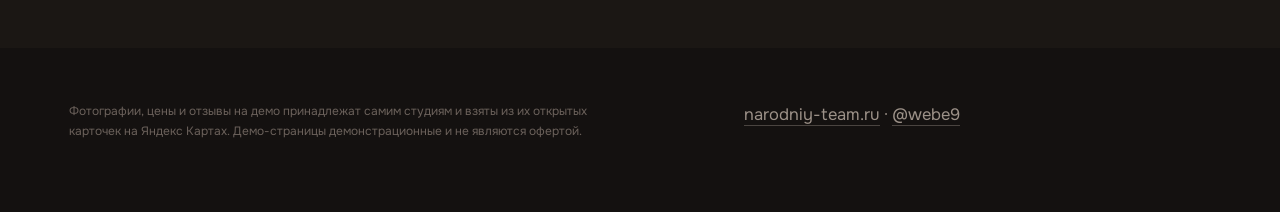
==== commit 4d054335: "Добавить на витрину демо школы Harvard, Сочи Школа английского на Пластунской, 47А: дошколята, школь" ====
--- a/index.html
+++ b/index.html
@@ -4,11 +4,11 @@
 <meta charset="utf-8">
 <meta name="viewport" content="width=device-width, initial-scale=1">
 <title>Работы студии — Narodniy Team</title>
-<meta name="description" content="Работы студии Narodniy Team вживую: четыре бесплатных демо малому бизнесу на его собственных данных и три запущенных проекта — VPN-сервис, лендинг AI-ассистента и сайт оценочной компании.">
+<meta name="description" content="Работы студии Narodniy Team вживую: пять бесплатных демо малому бизнесу на его собственных данных и три запущенных проекта — VPN-сервис, лендинг AI-ассистента и сайт оценочной компании.">
 <meta name="robots" content="noindex">
 <meta name="theme-color" content="#1B1714">
 <meta property="og:title" content="Работы студии — Narodniy Team">
-<meta property="og:description" content="Семь проектов, каждый можно открыть и потыкать. Четыре демо и три запущенных сайта.">
+<meta property="og:description" content="Восемь проектов, каждый можно открыть и потыкать. Пять демо и три запущенных сайта.">
 <meta property="og:type" content="website">
 <link rel="icon" href="data:image/svg+xml,%3Csvg xmlns='http://www.w3.org/2000/svg' viewBox='0 0 32 32'%3E%3Crect width='32' height='32' fill='%231B1714'/%3E%3Cpath d='M10 23V9l12 14V9' stroke='%23F1EDE6' stroke-width='2.6' fill='none' stroke-linejoin='round'/%3E%3C/svg%3E">
 <link rel="preconnect" href="https://fonts.googleapis.com">
@@ -109,6 +109,7 @@
 .c-atelier{--acc:#2C4A66}
 .c-koko   {--acc:#A84C57}
 .c-lingo  {--acc:#E8552D}
+.c-harvard{--acc:#C8102E}
 .c-vpn    {--acc:#E11F25;--acc-t:#C4161C}
 .c-ai     {--acc:#FEC335;--acc-fg:#1B1714;--acc-t:#8A6510}
 .c-vex    {--acc:#16295D}
@@ -160,16 +161,16 @@
 <main>
   <section class="hero">
     <p class="eyebrow">Narodniy Team · работы</p>
-    <h1>Семь проектов, <em>которые можно открыть</em></h1>
+    <h1>Восемь проектов, <em>которые можно открыть</em></h1>
     <p>
       Это не картинки в презентации: каждую ссылку можно нажать и потыкать вживую.
-      Три сайта работают в проде, ещё четыре — бесплатные демо, собранные
+      Три сайта работают в проде, ещё пять — бесплатные демо, собранные
       на собственных фотографиях и ценах заказчика.
     </p>
     <dl class="stats">
-      <div><dt>Проектов</dt><dd>7<small>Сайты, сервисы и лендинги</small></dd></div>
+      <div><dt>Проектов</dt><dd>8<small>Сайты, сервисы и лендинги</small></dd></div>
       <div><dt>Запущено</dt><dd>3<small>Работают в проде</small></dd></div>
-      <div><dt>Демо</dt><dd>4<small>Бесплатно, на данных заказчика</small></dd></div>
+      <div><dt>Демо</dt><dd>5<small>Бесплатно, на данных заказчика</small></dd></div>
       <div><dt>Фото клиентов</dt><dd>256<small>Своих, ни одной стоковой</small></dd></div>
     </dl>
   </section>
@@ -241,6 +242,21 @@
           <span class="card__c">Самара · английский детям</span>
           <h3 class="card__t">English Stars</h3>
           <span class="card__d">В классе на стене висят карточки classroom English — «Можно выйти?», «Повторите, пожалуйста». Сайт переносит эту стену к себе: нажимаете карточку, она переворачивается на русский. Погружение показано, а не обещано.</span>
+          <span class="card__go">Смотреть
+            <svg width="15" height="10" viewBox="0 0 15 10" fill="none" aria-hidden="true"><path d="M0 5h13M9.5 1.5 13 5l-3.5 3.5" stroke="currentColor" stroke-width="1.4"/></svg>
+          </span>
+        </span>
+      </a>
+
+      <a class="card c-harvard" href="harvard/">
+        <span class="card__i">
+          <img src="harvard/docs/preview.png" alt="Первый экран сайта школы Harvard" loading="lazy">
+          <span class="card__tag">Лестница цен</span>
+        </span>
+        <span class="card__b">
+          <span class="card__c">Сочи · английский язык</span>
+          <h3 class="card__t">Harvard</h3>
+          <span class="card__d">Семь программ, цены за час и абонементы вперемешку — понять, во сколько обойдётся месяц, нельзя. Сайт выстраивает прайс в лестницу: длина столбика равна цене, от группы за 663 ₽ до подготовки к ЕГЭ за 2 000 ₽. Ничего не нарисовано на глаз.</span>
           <span class="card__go">Смотреть
             <svg width="15" height="10" viewBox="0 0 15 10" fill="none" aria-hidden="true"><path d="M0 5h13M9.5 1.5 13 5l-3.5 3.5" stroke="currentColor" stroke-width="1.4"/></svg>
           </span>
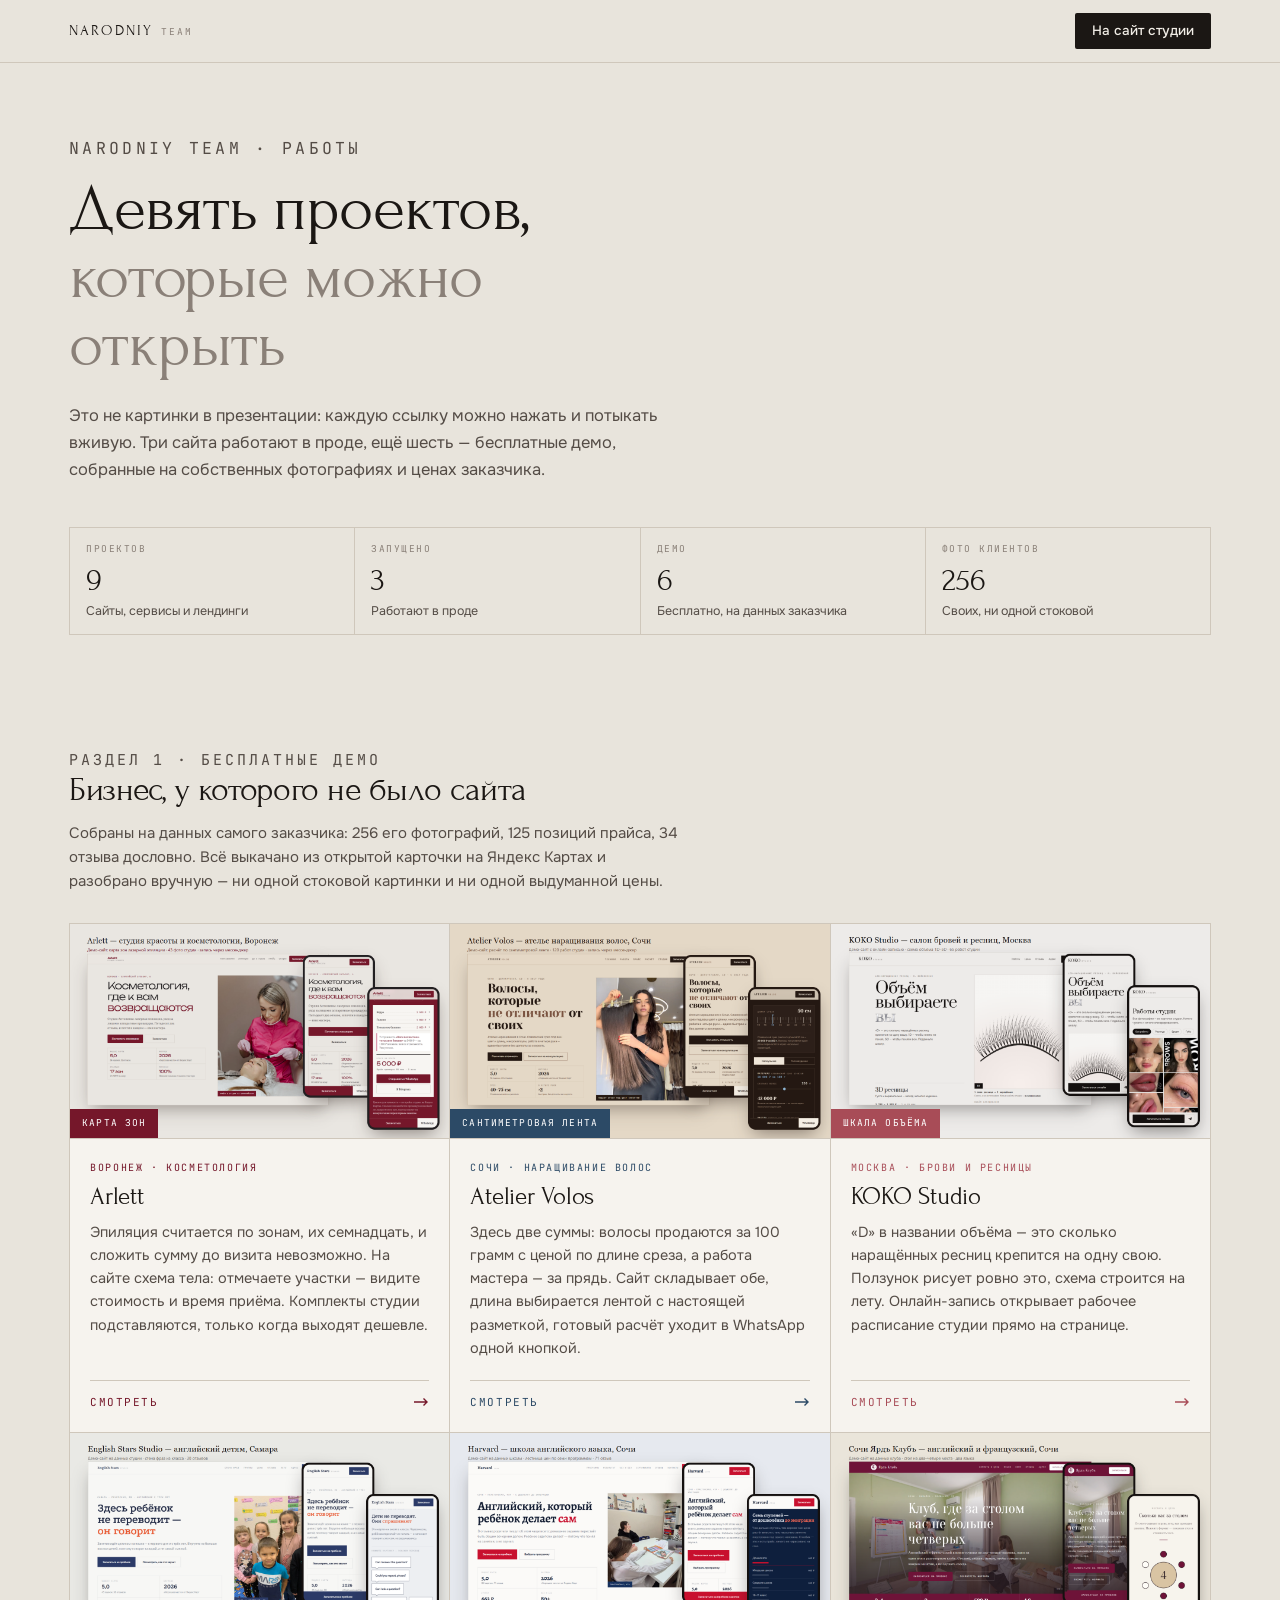
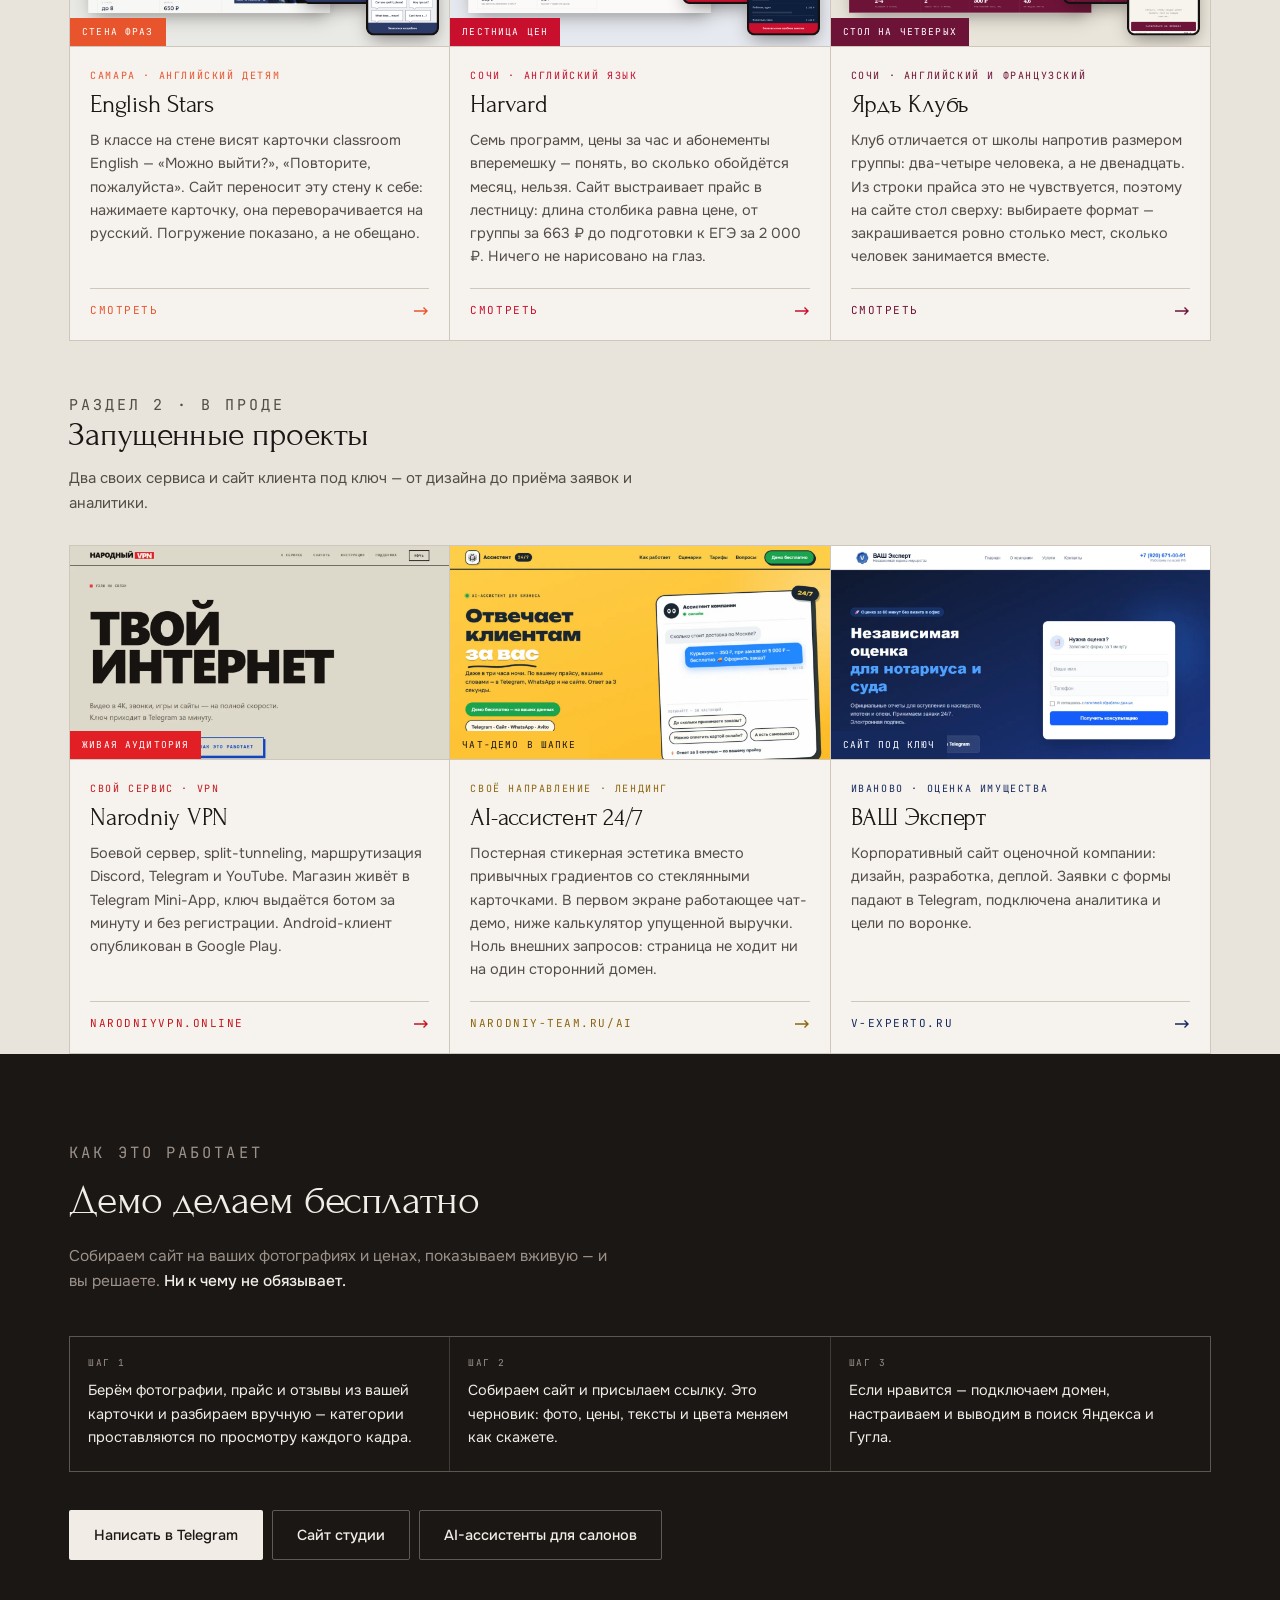
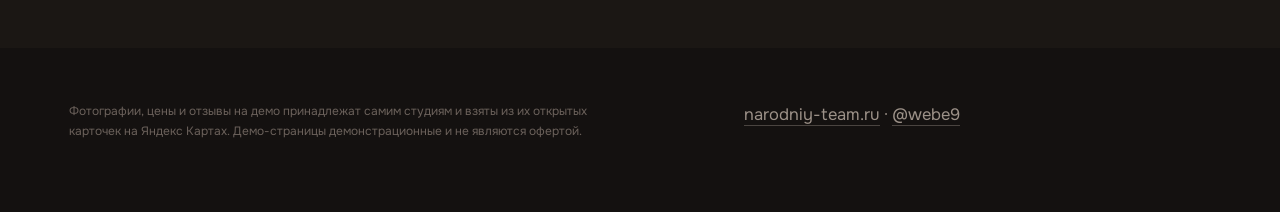
==== commit f6d2318f: "Добавить на витрину демо Сочи Ярдъ Клубъ Курсы английского и французского на Мамайке. Собрано по кар" ====
--- a/index.html
+++ b/index.html
@@ -4,11 +4,11 @@
 <meta charset="utf-8">
 <meta name="viewport" content="width=device-width, initial-scale=1">
 <title>Работы студии — Narodniy Team</title>
-<meta name="description" content="Работы студии Narodniy Team вживую: пять бесплатных демо малому бизнесу на его собственных данных и три запущенных проекта — VPN-сервис, лендинг AI-ассистента и сайт оценочной компании.">
+<meta name="description" content="Работы студии Narodniy Team вживую: шесть бесплатных демо малому бизнесу на его собственных данных и три запущенных проекта — VPN-сервис, лендинг AI-ассистента и сайт оценочной компании.">
 <meta name="robots" content="noindex">
 <meta name="theme-color" content="#1B1714">
 <meta property="og:title" content="Работы студии — Narodniy Team">
-<meta property="og:description" content="Восемь проектов, каждый можно открыть и потыкать. Пять демо и три запущенных сайта.">
+<meta property="og:description" content="Девять проектов, каждый можно открыть и потыкать. Шесть демо и три запущенных сайта.">
 <meta property="og:type" content="website">
 <link rel="icon" href="data:image/svg+xml,%3Csvg xmlns='http://www.w3.org/2000/svg' viewBox='0 0 32 32'%3E%3Crect width='32' height='32' fill='%231B1714'/%3E%3Cpath d='M10 23V9l12 14V9' stroke='%23F1EDE6' stroke-width='2.6' fill='none' stroke-linejoin='round'/%3E%3C/svg%3E">
 <link rel="preconnect" href="https://fonts.googleapis.com">
@@ -110,6 +110,7 @@
 .c-koko   {--acc:#A84C57}
 .c-lingo  {--acc:#E8552D}
 .c-harvard{--acc:#C8102E}
+.c-yard   {--acc:#6E1338}
 .c-vpn    {--acc:#E11F25;--acc-t:#C4161C}
 .c-ai     {--acc:#FEC335;--acc-fg:#1B1714;--acc-t:#8A6510}
 .c-vex    {--acc:#16295D}
@@ -161,16 +162,16 @@
 <main>
   <section class="hero">
     <p class="eyebrow">Narodniy Team · работы</p>
-    <h1>Восемь проектов, <em>которые можно открыть</em></h1>
+    <h1>Девять проектов, <em>которые можно открыть</em></h1>
     <p>
       Это не картинки в презентации: каждую ссылку можно нажать и потыкать вживую.
-      Три сайта работают в проде, ещё пять — бесплатные демо, собранные
+      Три сайта работают в проде, ещё шесть — бесплатные демо, собранные
       на собственных фотографиях и ценах заказчика.
     </p>
     <dl class="stats">
-      <div><dt>Проектов</dt><dd>8<small>Сайты, сервисы и лендинги</small></dd></div>
+      <div><dt>Проектов</dt><dd>9<small>Сайты, сервисы и лендинги</small></dd></div>
       <div><dt>Запущено</dt><dd>3<small>Работают в проде</small></dd></div>
-      <div><dt>Демо</dt><dd>5<small>Бесплатно, на данных заказчика</small></dd></div>
+      <div><dt>Демо</dt><dd>6<small>Бесплатно, на данных заказчика</small></dd></div>
       <div><dt>Фото клиентов</dt><dd>256<small>Своих, ни одной стоковой</small></dd></div>
     </dl>
   </section>
@@ -257,6 +258,21 @@
           <span class="card__c">Сочи · английский язык</span>
           <h3 class="card__t">Harvard</h3>
           <span class="card__d">Семь программ, цены за час и абонементы вперемешку — понять, во сколько обойдётся месяц, нельзя. Сайт выстраивает прайс в лестницу: длина столбика равна цене, от группы за 663 ₽ до подготовки к ЕГЭ за 2 000 ₽. Ничего не нарисовано на глаз.</span>
+          <span class="card__go">Смотреть
+            <svg width="15" height="10" viewBox="0 0 15 10" fill="none" aria-hidden="true"><path d="M0 5h13M9.5 1.5 13 5l-3.5 3.5" stroke="currentColor" stroke-width="1.4"/></svg>
+          </span>
+        </span>
+      </a>
+
+      <a class="card c-yard" href="yardclub/">
+        <span class="card__i">
+          <img src="yardclub/docs/preview.png" alt="Первый экран сайта Сочи Ярдъ Клубъ" loading="lazy">
+          <span class="card__tag">Стол на четверых</span>
+        </span>
+        <span class="card__b">
+          <span class="card__c">Сочи · английский и французский</span>
+          <h3 class="card__t">Ярдъ Клубъ</h3>
+          <span class="card__d">Клуб отличается от школы напротив размером группы: два-четыре человека, а не двенадцать. Из строки прайса это не чувствуется, поэтому на сайте стол сверху: выбираете формат — закрашивается ровно столько мест, сколько человек занимается вместе.</span>
           <span class="card__go">Смотреть
             <svg width="15" height="10" viewBox="0 0 15 10" fill="none" aria-hidden="true"><path d="M0 5h13M9.5 1.5 13 5l-3.5 3.5" stroke="currentColor" stroke-width="1.4"/></svg>
           </span>
